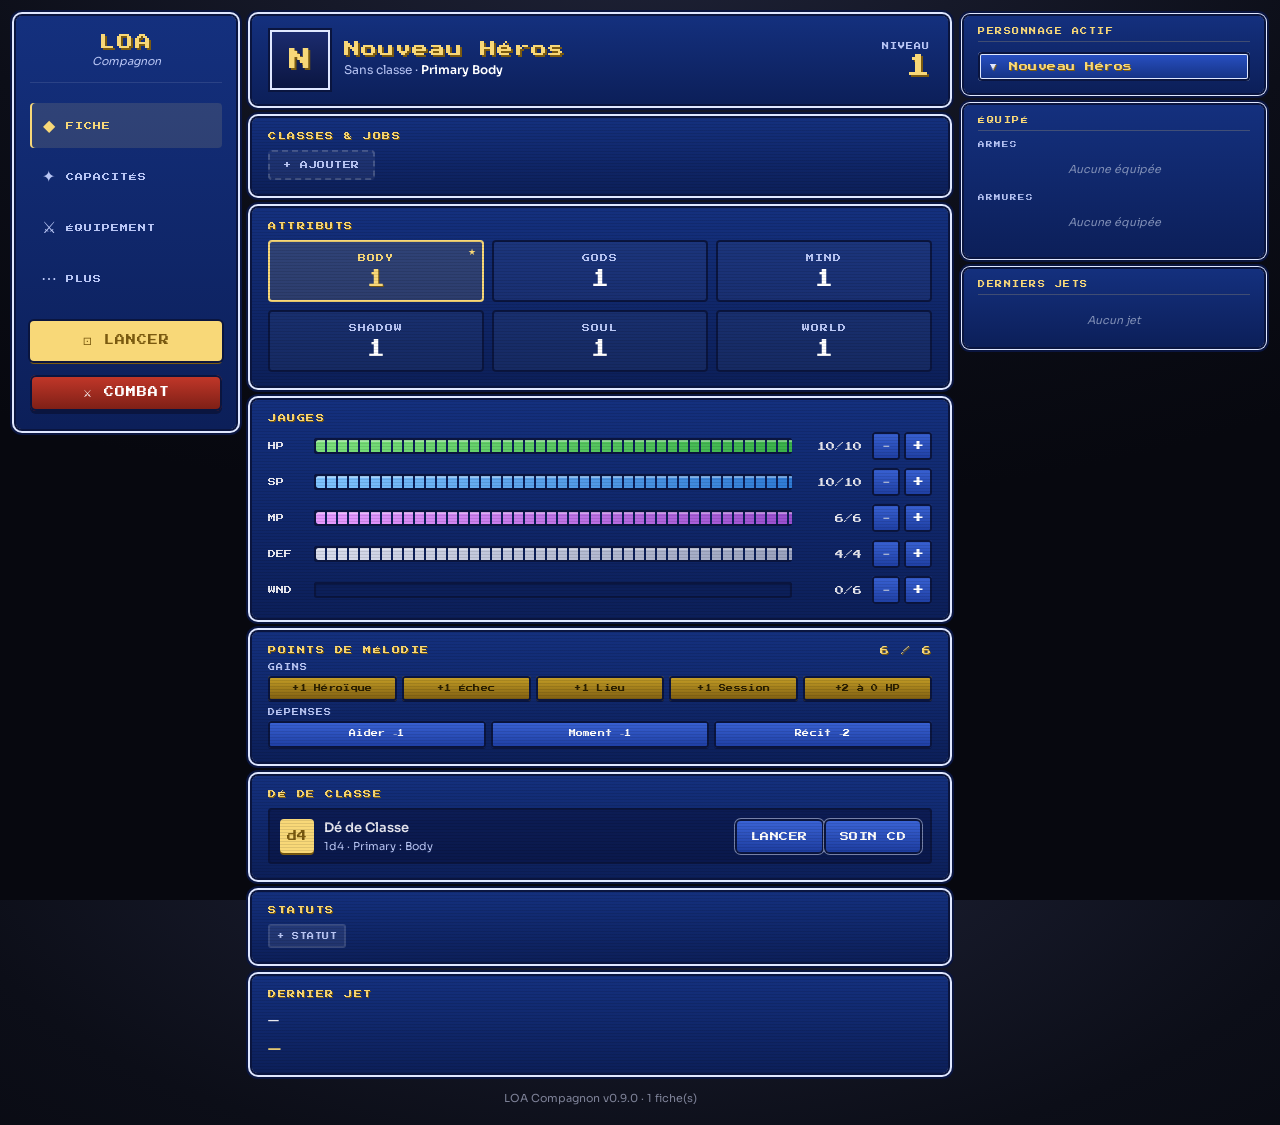
==== index.html @ 79893bf7 "0.9" ====
<!doctype html>
<html lang="fr">
<head>
  <meta charset="utf-8">
  <meta name="viewport" content="width=device-width, initial-scale=1, viewport-fit=cover">
  <meta name="theme-color" content="#14307e">
  <link rel="manifest" href="manifest.json">
  <link rel="icon" type="image/svg+xml" href="icon.svg">
  <link rel="apple-touch-icon" href="icon.svg">
  <link rel="stylesheet" href="style.css">
  <title>LOA Compagnon</title>
</head>
<body class="opt-cursor opt-open opt-counter opt-lowhp opt-overdrive opt-floaters opt-corners opt-scan">

  <div class="app">

    <!-- =========== LEFT NAV (desktop) =========== -->
    <nav class="left-nav">
      <div class="brand">
        <div class="brand-title">LOA</div>
        <div class="brand-sub">Compagnon</div>
      </div>
      <button class="nav-item active" data-page="fiche">
        <span class="nav-icon">◆</span><span>FICHE</span>
      </button>
      <button class="nav-item" data-page="capacites">
        <span class="nav-icon">✦</span><span>CAPACITÉS</span>
      </button>
      <button class="nav-item" data-page="equipement">
        <span class="nav-icon">⚔</span><span>ÉQUIPEMENT</span>
      </button>
      <button class="nav-item" data-page="plus">
        <span class="nav-icon">⋯</span><span>PLUS</span>
      </button>
      <button class="big-launch" onclick="openRoller()">⚀ LANCER</button>
      <button class="big-combat" onclick="toggleCombatMode()">⚔ COMBAT</button>
    </nav>

    <!-- =========== MAIN AREA =========== -->
    <main class="main-area">

      <!-- Header (toujours visible) -->
      <header class="hero-header" id="heroHeader">
        <div class="portrait"><span class="initial" id="initial">?</span></div>
        <div class="hero-info">
          <div class="hero-name" id="heroName">—<span class="od-tag">OVERDRIVE</span></div>
          <div class="hero-meta" id="heroMeta">—</div>
        </div>
        <div class="hero-level">
          <span class="lbl">NIVEAU</span>
          <span class="lvl" id="heroLevel">1</span>
        </div>
        <button class="limit-break-btn" id="limitBreakBtn" onclick="openLimitBreak()" style="display:none">★ LIMIT BREAK</button>
      </header>

      <!-- ====== PAGE FICHE ====== -->
      <div class="page active" id="page-fiche">

        <div class="panel">
          <div class="section-h">CLASSES &amp; JOBS</div>
          <div class="class-strip" id="classStrip"></div>
        </div>

        <div class="panel">
          <div class="section-h">ATTRIBUTS</div>
          <div class="stats-row" id="statsRow"></div>
        </div>

        <div class="panel">
          <div class="section-h">JAUGES</div>
          <div class="gauges">
            <div class="gauge"><span class="lbl">HP</span>
              <div class="bar hp" id="hpbar"><div class="fill" id="hpfill"></div></div>
              <span class="val" id="hpval">0/0</span>
              <span class="adj"><button onclick="adjust('hp',-1)">−</button><button onclick="adjust('hp',1)">+</button></span>
            </div>
            <div class="gauge"><span class="lbl">SP</span>
              <div class="bar sp"><div class="fill" id="spfill"></div></div>
              <span class="val" id="spval">0/0</span>
              <span class="adj"><button onclick="adjust('sp',-1)">−</button><button onclick="adjust('sp',1)">+</button></span>
            </div>
            <div class="gauge"><span class="lbl">MP</span>
              <div class="bar mp"><div class="fill" id="mpfill"></div></div>
              <span class="val" id="mpval">0/0</span>
              <span class="adj"><button onclick="adjust('mp',-1)">−</button><button onclick="adjust('mp',1)">+</button></span>
            </div>
            <div class="gauge"><span class="lbl">DEF</span>
              <div class="bar def"><div class="fill" id="deffill"></div></div>
              <span class="val" id="defval">0/0</span>
              <span class="adj"><button onclick="adjust('def',-1)">−</button><button onclick="adjust('def',1)">+</button></span>
            </div>
            <div class="gauge"><span class="lbl">WND</span>
              <div class="bar wound"><div class="fill" id="woundfill"></div></div>
              <span class="val" id="woundval">0/6</span>
              <span class="adj"><button onclick="adjust('wounds',-1)">−</button><button onclick="adjust('wounds',1)">+</button></span>
            </div>
          </div>
        </div>

        <div class="panel">
          <div class="section-h">POINTS DE MÉLODIE <span class="mp-count" id="mpCount">0 / 6</span></div>
          <div class="mp-sub">GAINS</div>
          <div class="mp-btn-row">
            <button class="mp-gain" onclick="gainMP(1,'héroïque')">+1 Héroïque</button>
            <button class="mp-gain" onclick="gainMP(1,'Échec')">+1 Échec</button>
            <button class="mp-gain" onclick="gainMP(1,'Landmark/Shrine/Dungeon')">+1 Lieu</button>
            <button class="mp-gain" onclick="gainMP(1,'début de session')">+1 Session</button>
            <button class="mp-gain" onclick="gainMP(2,'tombé à 0 HP')">+2 à 0 HP</button>
          </div>
          <div class="mp-sub">DÉPENSES</div>
          <div class="mp-btn-row">
            <button class="mp-spend" onclick="spendMP(1,'Aider un allié (Boon ou +1d6)')">Aider −1</button>
            <button class="mp-spend" onclick="spendMP(1,'Utiliser ton Moment (Boon 2)')">Moment −1</button>
            <button class="mp-spend" onclick="spendMP(2,'Altérer le récit')">Récit −2</button>
          </div>
        </div>

        <div class="panel">
          <div class="section-h">DÉ DE CLASSE</div>
          <div class="cd-row">
            <div class="die" id="cddie">d4</div>
            <div class="cd-txt">Dé de Classe<small id="cdsub">—</small></div>
            <div class="cd-act">
              <button class="btn" onclick="rollClassDie()">LANCER</button>
              <button class="btn" onclick="useCDRecovery()" title="Soin hors-combat (1× entre repos)">SOIN CD</button>
            </div>
          </div>
        </div>

        <div class="panel">
          <div class="section-h">STATUTS</div>
          <div class="statuses" id="statuses"></div>
        </div>

        <div class="panel">
          <div class="section-h">DERNIER JET</div>
          <div class="log">
            <div class="roll" id="rolltray"><span class="q">—</span></div>
            <div class="res" id="rollres">—</div>
          </div>
        </div>
      </div>

      <!-- ====== PAGE CAPACITÉS ====== -->
      <div class="page" id="page-capacites">
        <div class="panel">
          <div class="inv-tabs" id="capaTabs"></div>
          <div class="item-list" id="capaList"></div>
        </div>
      </div>

      <!-- ====== PAGE ÉQUIPEMENT ====== -->
      <div class="page" id="page-equipement">
        <div class="panel">
          <div class="inv-tabs" id="equipTabs"></div>
          <div class="item-list" id="equipList"></div>
        </div>
      </div>

      <!-- ====== PAGE PLUS ====== -->
      <div class="page" id="page-plus">
        <div class="panel">
          <div class="section-h">ACTIONS DE JEU</div>
          <div class="action-grid">
            <button onclick="shortRest()">🌙 REPOS COURT</button>
            <button onclick="downtime()">☀ DOWNTIME</button>
            <button onclick="levelUp()">⬆ NIVEAU +</button>
          </div>
        </div>
        <div class="panel">
          <div class="section-h">FICHE</div>
          <div class="action-grid">
            <button onclick="openEdit()">✎ ÉDITER</button>
            <button onclick="document.getElementById('fileInput').click()">↓ IMPORTER</button>
            <button onclick="exportJson()">↑ EXPORTER</button>
            <button onclick="openModal('settingsModal')">⚙ RÉGLAGES</button>
          </div>
        </div>
        <div class="panel">
          <div class="section-h">SUIVI DE PARTIE</div>
          <div class="action-grid">
            <button onclick="switchPage('clocks')" style="grid-column:1/-1">⏱ HORLOGES</button>
          </div>
        </div>
        <div class="panel">
          <div class="section-h">GUILDE &amp; AIDE</div>
          <div class="action-grid">
            <button onclick="switchPage('base')">🏰 BASE DE GUILDE</button>
            <button onclick="switchPage('aide')">📖 AIDE / RÈGLES</button>
          </div>
        </div>
        <div class="panel">
          <div class="section-h">ROLEPLAY</div>
          <label class="rp-label">Apparence</label>
          <textarea class="rp-area" id="rpApparence" placeholder="Comment ressemble ton personnage…"></textarea>
          <label class="rp-label">Histoire</label>
          <textarea class="rp-area" id="rpHistoire" placeholder="D'où vient-il, ce qu'il a vécu…"></textarea>
          <label class="rp-label">Liens</label>
          <textarea class="rp-area" id="rpLiens" placeholder="Famille, amitiés, ennemis, factions…"></textarea>
          <label class="rp-label">Notes</label>
          <textarea class="rp-area" id="rpNotes" placeholder="Idées, objectifs en cours, infos diverses…"></textarea>
        </div>
        <input type="file" id="fileInput" accept="application/json" hidden>
      </div>

      <!-- ====== PAGE HORLOGES (Clocks) ====== -->
      <div class="page" id="page-clocks">
        <button class="subpage-back" onclick="switchPage('plus')">‹ RETOUR</button>
        <div class="panel">
          <div class="section-h">HORLOGES <span class="clk-count" id="clkCount"></span></div>
          <div class="clk-intro">Compteurs à segments pour suivre voyages, menaces, quêtes, profondeurs… <b>Progrès</b> : +1 sur un succès mitigé, +2 sur un succès complet. <b>Menace</b> : +1 sur un échec. Touche un segment pour remplir directement.</div>
          <div id="clocksList"></div>
          <button class="clk-add-btn" onclick="openClockModal()">+ NOUVELLE HORLOGE</button>
        </div>
      </div>

      <div class="foot" id="foot">LOA Compagnon</div>
    </main>

    <!-- =========== RIGHT SIDEBAR (desktop) =========== -->
    <aside class="right-sidebar">
      <div class="sb-section">
        <div class="sb-title">PERSONNAGE ACTIF</div>
        <button class="fiche-btn" id="ficheBtn"><span id="ficheBtnLabel">—</span></button>
      </div>

      <div class="sb-section">
        <div class="sb-title">ÉQUIPÉ</div>
        <div class="sb-subtitle">ARMES</div>
        <div id="sbWeapons"></div>
        <div class="sb-subtitle">ARMURES</div>
        <div id="sbArmors"></div>
        <div class="sb-total" id="sbTotal"></div>
      </div>

      <div class="sb-section">
        <div class="sb-title">DERNIERS JETS</div>
        <div id="sbRolls"></div>
      </div>
    </aside>
  </div>

  <!-- =========== BOTTOM NAV (mobile) =========== -->
  <nav class="bottom-nav">
    <div class="row">
      <button class="bn-item active" data-page="fiche">
        <span class="bn-icon">◆</span>
        <span>FICHE</span>
      </button>
      <button class="bn-item" data-page="capacites">
        <span class="bn-icon">✦</span>
        <span>CAPA</span>
      </button>
      <button class="bn-item" data-page="equipement">
        <span class="bn-icon">⚔</span>
        <span>ÉQUIP</span>
      </button>
      <button class="bn-item" data-page="plus">
        <span class="bn-icon">⋯</span>
        <span>PLUS</span>
      </button>
    </div>
  </nav>
  <button class="fab-combat" onclick="toggleCombatMode()" title="Mode combat">⚔</button>
  <button class="fab-launch" onclick="openRoller()" title="Lancer un jet">⚀</button>

  <!-- =========== MODALS =========== -->

  <!-- Modal d'animation des dés -->
  <div class="overlay" id="rollModal">
    <div class="roll-box">
      <div class="roll-title" id="rmTitle">JET DE DÉS</div>
      <div class="roll-q" id="rmQ">—</div>
      <div class="roll-sub" id="rmSub">—</div>
      <div class="roll-tray" id="rmTray"></div>
      <div class="roll-res-big" id="rmRes">—</div>
      <button class="roll-reroll" id="rmReroll" onclick="rerollCheck()" style="display:none">↺ RELANCER (−2 MP)</button>
      <div class="roll-ok" id="rmOk" onclick="closeRollModal()">VALIDER</div>
    </div>
  </div>

  <!-- Modal LANCER (onglets CHECK / DÉS LIBRES) -->
  <div class="overlay" id="rollerModal">
    <div class="modal-box">
      <h3>NOUVEAU JET</h3>
      <div class="roll-tabs">
        <button class="roll-tab active" data-tab="check" onclick="switchTab('check')">CHECK</button>
        <button class="roll-tab" data-tab="free" onclick="switchTab('free')">DÉS LIBRES</button>
      </div>

      <div class="tab-content active" id="tab-check">
        <div class="pool-head">
          <span class="pool-label">POOL · 1 OU 2 ATTRIBUTS</span>
          <span class="pool-counter" id="poolCounter">0D6</span>
        </div>
        <div class="attr-grid" id="rollerAttrs"></div>
        <div class="pool-hint" id="poolHint">Sélectionne 1 ou 2 attributs</div>
        <div class="row">
          <div>
            <label>Boons</label>
            <input type="number" id="rollBoons" value="0" min="0" max="5">
          </div>
          <div>
            <label>Banes</label>
            <input type="number" id="rollBanes" value="0" min="0" max="5">
          </div>
        </div>
        <button class="mp-inline-btn" id="boonMpBtn" onclick="addBoonViaMP()">+ Boon (−1 MP)</button>
        <div class="actions-row">
          <button class="btn" onclick="closeModal('rollerModal')">FERMER</button>
          <button class="btn" id="rollerLaunchBtn" onclick="runCheck()">LANCER</button>
        </div>
      </div>

      <div class="tab-content" id="tab-free">
        <div class="free-mult">
          <button onclick="changeMult(-1)">−</button>
          <span id="freeMultLabel">×1</span>
          <button onclick="changeMult(1)">+</button>
          <span class="ftxt">DÉS</span>
        </div>
        <div class="free-dice-grid">
          <button class="die-btn" onclick="rollFreeDie(4)">d4</button>
          <button class="die-btn" onclick="rollFreeDie(6)">d6</button>
          <button class="die-btn" onclick="rollFreeDie(8)">d8</button>
          <button class="die-btn" onclick="rollFreeDie(10)">d10</button>
          <button class="die-btn" onclick="rollFreeDie(12)">d12</button>
          <button class="die-btn" onclick="rollFreeDie(20)">d20</button>
          <button class="die-btn" onclick="rollFreeDie(100)">d100</button>
        </div>
        <div class="actions-row">
          <button class="btn" onclick="closeModal('rollerModal')">FERMER</button>
        </div>
      </div>
    </div>
  </div>

  <!-- Modal sélection / gestion des fiches -->
  <div class="overlay" id="fichesModal">
    <div class="modal-box">
      <h3>FICHES</h3>
      <div class="fiches-list" id="fichesList"></div>
      <div class="actions-row">
        <button class="btn" onclick="closeModal('fichesModal')">FERMER</button>
        <button class="btn" onclick="closeModal('fichesModal');openModal('newFicheModal');document.getElementById('newFicheName').value='';document.getElementById('newFicheName').focus();">+ NOUVELLE</button>
      </div>
    </div>
  </div>

  <!-- Modal édition fiche -->
  <div class="overlay" id="editModal">
    <div class="modal-box">
      <h3>ÉDITER LA FICHE</h3>
      <label>Nom</label>
      <input type="text" id="edNom">
      <label>Kin</label>
      <input type="text" id="edKin" placeholder="Human, Elf, Drakari, Croakin…">
      <div class="rp-hint">Les classes &amp; jobs se gèrent via les chips en haut de la page FICHE.</div>
      <label>Attribut Primary</label>
      <select id="edPrimary">
        <option>Body</option><option>Gods</option><option>Mind</option>
        <option>Shadow</option><option>Soul</option><option>World</option>
      </select>
      <label>Attributs (Body / Gods / Mind / Shadow / Soul / World)</label>
      <div class="row">
        <input type="number" id="edBody"   min="0" placeholder="Body">
        <input type="number" id="edGods"   min="0" placeholder="Gods">
        <input type="number" id="edMind"   min="0" placeholder="Mind">
      </div>
      <div class="row" style="margin-top:6px">
        <input type="number" id="edShadow" min="0" placeholder="Shadow">
        <input type="number" id="edSoul"   min="0" placeholder="Soul">
        <input type="number" id="edWorld"  min="0" placeholder="World">
      </div>
      <label>HP / SP / MP / DEF (max)</label>
      <div class="row">
        <input type="number" id="edHPMax"  min="0" placeholder="HP">
        <input type="number" id="edSPMax"  min="0" placeholder="SP">
        <input type="number" id="edMPMax"  min="0" placeholder="MP" value="6">
        <input type="number" id="edDEFMax" min="0" placeholder="DEF">
      </div>
      <div class="actions-row">
        <button class="btn danger" onclick="deleteFiche()">SUPPRIMER</button>
        <button class="btn" onclick="closeModal('editModal')">ANNULER</button>
        <button class="btn" onclick="saveEdit()">ENREGISTRER</button>
      </div>
    </div>
  </div>

  <!-- Modal ajout statut -->
  <div class="overlay" id="statusModal">
    <div class="modal-box">
      <h3>AJOUTER UN STATUT</h3>
      <label>Statut</label>
      <select id="stSelect"></select>
      <label>Valeur (optionnelle, ex. 1d4 pour Burning)</label>
      <input type="text" id="stValue" placeholder="—">
      <div class="actions-row">
        <button class="btn" onclick="closeModal('statusModal')">ANNULER</button>
        <button class="btn" onclick="addStatus()">AJOUTER</button>
      </div>
    </div>
  </div>

  <!-- Modal HORLOGE (Clock) -->
  <div class="overlay" id="clockModal">
    <div class="modal-box">
      <h3 id="clockModalTitle">NOUVELLE HORLOGE</h3>
      <label>Nom</label>
      <input type="text" id="clkName" placeholder="Traversée des Cendres, Garde alertée…">
      <label>Type</label>
      <select id="clkType" onchange="clockTypeChanged()"></select>
      <div class="clk-type-hint" id="clkTypeHint">—</div>
      <div class="row">
        <div>
          <label>Segments</label>
          <select id="clkSize">
            <option>4</option><option>6</option><option>8</option><option>10</option><option>12</option>
          </select>
        </div>
        <div>
          <label>Nature</label>
          <select id="clkKind">
            <option value="progress">Progrès</option>
            <option value="threat">Menace</option>
          </select>
        </div>
      </div>
      <div class="actions-row">
        <button class="btn danger" id="clkDeleteBtn" onclick="deleteClockFromModal()" style="display:none">SUPPRIMER</button>
        <button class="btn" onclick="closeModal('clockModal')">ANNULER</button>
        <button class="btn" onclick="saveClock()">ENREGISTRER</button>
      </div>
    </div>
  </div>

  <!-- Modal niveau supérieur -->
  <div class="overlay" id="lvlOverlay" onclick="this.classList.remove('show')">
    <div class="modal-box" onclick="event.stopPropagation()">
      <h3>NIVEAU SUPÉRIEUR&nbsp;!</h3>
      <div id="lvlGains"></div>
      <div class="actions-row">
        <button class="btn" onclick="closeModal('lvlOverlay')">PLUS TARD</button>
        <button class="btn" onclick="applyLevelUp()">APPLIQUER</button>
      </div>
    </div>
  </div>

  <!-- Modal réglages -->
  <div class="overlay" id="settingsModal">
    <div class="modal-box">
      <h3>RÉGLAGES</h3>
      <div id="optsList"></div>
      <div class="actions-row">
        <button class="btn" onclick="closeModal('settingsModal')">FERMER</button>
      </div>
    </div>
  </div>

  <!-- Modal nouvelle fiche -->
  <div class="overlay" id="newFicheModal">
    <div class="modal-box">
      <h3>NOUVELLE FICHE</h3>
      <label>Nom du personnage</label>
      <input type="text" id="newFicheName" placeholder="Risa, Sushi, Kael…">
      <div class="actions-row">
        <button class="btn" onclick="closeModal('newFicheModal')">ANNULER</button>
        <button class="btn" onclick="createFiche()">CRÉER</button>
      </div>
    </div>
  </div>

  <!-- Modal édition d'item -->
  <div class="overlay" id="itemModal">
    <div class="modal-box">
      <h3 id="itemModalTitle">NOUVEAU</h3>

      <div class="item-action-bar" id="itemActionBar" style="display:none"></div>

      <label>Titre</label>
      <input type="text" id="itemTitle">

      <label>Description</label>
      <textarea id="itemDesc"></textarea>

      <label>Couleur</label>
      <div class="color-picker" id="colorPicker"></div>

      <div id="itemSortFields" style="display:none">
        <label>Aspect</label>
        <input type="text" id="itemAspect" placeholder="Pyromancy, Necromancy, Verum…">
        <div class="row">
          <div>
            <label>Coût SP</label>
            <input type="number" id="itemSP" value="0" min="0">
          </div>
          <div>
            <label>Coût AP</label>
            <input type="number" id="itemAP" value="0" min="0">
          </div>
        </div>
      </div>

      <div id="itemMelodyFields" style="display:none">
        <label>Coût MP</label>
        <input type="number" id="itemMP" value="3" min="0">
      </div>

      <div id="itemWeaponFields" style="display:none">
        <div class="row">
          <div>
            <label>Type</label>
            <select id="itemWType">
              <option>Blade</option>
              <option>Breaker</option>
              <option>Lance</option>
              <option>Bow</option>
            </select>
          </div>
          <div>
            <label>Mains</label>
            <select id="itemWHands">
              <option value="1">1 main</option>
              <option value="2">2 mains</option>
            </select>
          </div>
        </div>
        <div class="row">
          <div>
            <label>Portée</label>
            <select id="itemWRange">
              <option>Near</option>
              <option>Close</option>
              <option>Far</option>
              <option>Very Far</option>
            </select>
          </div>
          <div>
            <label>Counter</label>
            <input type="number" id="itemWCounter" value="0" min="0">
          </div>
        </div>
        <label>Formule de Base (utilisée pour les attaques)</label>
        <div class="row">
          <div>
            <label style="font-size:7px;margin-top:0">Nb dés</label>
            <input type="number" id="itemWBaseCount" value="1" min="1" max="10">
          </div>
          <div>
            <label style="font-size:7px;margin-top:0">Taille</label>
            <select id="itemWBaseSize">
              <option value="4">d4</option>
              <option value="6">d6</option>
              <option value="8" selected>d8</option>
              <option value="10">d10</option>
              <option value="12">d12</option>
              <option value="20">d20</option>
            </select>
          </div>
          <div>
            <label style="font-size:7px;margin-top:0">Bonus plat</label>
            <input type="number" id="itemWFlat" value="0" min="0">
          </div>
        </div>
        <div class="row">
          <div>
            <label>+ Primary ?</label>
            <select id="itemWAddPrimary">
              <option value="1" selected>Oui</option>
              <option value="0">Non</option>
            </select>
          </div>
          <div>
            <label>Type de dégâts</label>
            <select id="itemWDmgType">
              <option>Physical</option>
              <option>Cold</option>
              <option>Fire</option>
              <option>Light</option>
              <option>Psychic</option>
              <option>Void</option>
              <option>Thunder</option>
              <option>Wild</option>
            </select>
          </div>
        </div>
        <label>Dégâts (texte affiché)</label>
        <input type="text" id="itemWDamage" placeholder="1d8 + Primary Fire">
        <label>Propriétés</label>
        <textarea id="itemWProperties" placeholder="On hit, Burning. Ignores Resistances…"></textarea>
      </div>

      <div id="itemArmorFields" style="display:none">
        <div class="row">
          <div>
            <label>Catégorie</label>
            <select id="itemAcat">
              <option>Light</option>
              <option>Medium</option>
              <option>Heavy</option>
              <option>Shield</option>
            </select>
          </div>
          <div>
            <label>DEF</label>
            <input type="number" id="itemADef" value="0" min="0">
          </div>
          <div>
            <label>Min Body</label>
            <input type="number" id="itemAMinBody" value="0" min="0">
          </div>
        </div>
        <label>Propriétés</label>
        <textarea id="itemAProperties" placeholder="Resistance to Fire…"></textarea>
      </div>

      <div id="itemToolFields" style="display:none">
        <div class="row">
          <div>
            <label>Quantité</label>
            <input type="number" id="itemToolQty" value="1" min="0">
          </div>
          <div>
            <label>Draviks</label>
            <input type="number" id="itemToolDraviks" value="0" min="0">
          </div>
        </div>
        <label>Attribut (bonus optionnel)</label>
        <input type="text" id="itemToolAttribute" placeholder="—">
      </div>

      <div class="actions-row">
        <button class="btn danger" id="itemDeleteBtn" onclick="deleteItem()">SUPPRIMER</button>
        <button class="btn" onclick="closeModal('itemModal')">ANNULER</button>
        <button class="btn" onclick="saveItem()">ENREGISTRER</button>
      </div>
    </div>
  </div>

  <!-- Modal ATTAQUE -->
  <div class="overlay" id="attackModal">
    <div class="modal-box">
      <h3 id="atkTitle">ATTAQUER</h3>
      <div class="atk-weapon-info" id="atkWeaponInfo">—</div>

      <label>Type d'arme adverse</label>
      <div class="atk-opp-type" id="atkOppTypes">
        <button type="button" class="opp-type-btn active" data-type="">Aucune</button>
        <button type="button" class="opp-type-btn" data-type="Blade">Blade</button>
        <button type="button" class="opp-type-btn" data-type="Breaker">Breaker</button>
        <button type="button" class="opp-type-btn" data-type="Lance">Lance</button>
        <button type="button" class="opp-type-btn" data-type="Bow">Bow</button>
      </div>

      <div class="atk-triangle equal" id="atkTriangle">—</div>

      <div class="row">
        <div>
          <label>DEF adverse</label>
          <input type="number" id="atkDef" value="0" min="0">
        </div>
        <div>
          <label>Affinity</label>
          <select id="atkAffinity">
            <option value="normal">Normal</option>
            <option value="weak">Weak (×2 dégâts)</option>
            <option value="resist">Resist (½ dégâts)</option>
            <option value="immune">Immune (0 dégâts)</option>
          </select>
        </div>
      </div>

      <div class="actions-row">
        <button class="btn" onclick="closeModal('attackModal')">ANNULER</button>
        <button class="btn" onclick="executeAttack()">⚔ ATTAQUER</button>
      </div>
    </div>
  </div>

  <!-- Modal LIMIT BREAK -->
  <div class="overlay" id="limitBreakModal">
    <div class="modal-box">
      <h3>★ LIMIT BREAK</h3>
      <div class="lb-info" id="lbInfo">
        Effet doublé si tu es en Overdrive (HP &lt; 50 % et LB non utilisé).
        Restauré au Repos court.
      </div>
      <label>Description (optionnel)</label>
      <textarea id="lbDesc" placeholder="Décris ton coup spécial…"></textarea>
      <div class="actions-row">
        <button class="btn" onclick="closeModal('limitBreakModal')">ANNULER</button>
        <button class="btn" onclick="confirmLimitBreak()">★ DÉCLENCHER</button>
      </div>
    </div>
  </div>

  <!-- Modal Classe / Job -->
  <div class="overlay" id="classModal">
    <div class="modal-box">
      <h3 id="classModalTitle">NOUVELLE CLASSE</h3>

      <label>Nom</label>
      <input type="text" id="classNom" placeholder="Mage, Healer, Warrior, Bombardier…">

      <label>Niveau</label>
      <input type="number" id="classNiveau" min="1" max="20" value="1">

      <label>Type</label>
      <div class="class-type-row">
        <button type="button" class="class-type-btn active" data-type="major" onclick="setClassType('major')">★ MAJOR CLASS</button>
        <button type="button" class="class-type-btn" data-type="minor" onclick="setClassType('minor')">MINOR CLASS</button>
        <button type="button" class="class-type-btn" data-type="job" onclick="setClassType('job')">⚙ JOB</button>
      </div>

      <label>Couleur</label>
      <div class="color-picker" id="classColorPicker"></div>

      <div class="actions-row">
        <button class="btn danger" id="classDeleteBtn" onclick="deleteClassOrJob()">SUPPRIMER</button>
        <button class="btn" onclick="closeModal('classModal')">ANNULER</button>
        <button class="btn" onclick="saveClassOrJob()">ENREGISTRER</button>
      </div>
    </div>
  </div>

  <!-- =========== MODE COMBAT (HUD flottant en haut) =========== -->
  <div class="combat-hud" id="combatHud">
    <div class="chud-bar">
      <button class="chud-deactivate" onclick="toggleCombatMode()">⚔ MODE COMBAT ACTIF · DÉSACTIVER</button>
      <button class="chud-collapse" id="chudCollapseBtn" onclick="toggleCombatCollapse()" title="Replier / déplier">▾</button>
    </div>
    <div class="chud-inner" id="chudBody">
      <div class="chud-steps" id="cmVitals"></div>
      <div class="chud-dmg">
        <input type="number" id="cmDmgAmount" placeholder="dégâts / soin" min="0" inputmode="numeric">
        <button class="cm-dmg"  onclick="cmApplyDamage()">⚔ DÉGÂTS</button>
        <button class="cm-heal" onclick="cmApplyHeal()">✚ SOIN</button>
      </div>
      <div class="chud-actions" id="cmActions"></div>
      <div class="chud-statuses" id="cmStatuses"></div>
    </div>
  </div>

  <script src="app.js"></script>
</body>
</html>
---- style.css ----
/* ==========================================================================
   LOA COMPAGNON — Feuille de style v3
   Desktop : layout 3 colonnes (nav · main · sidebar)
   Mobile  : 1 colonne, bottom nav, FAB pour les dés
   ========================================================================== */

@import url('https://fonts.googleapis.com/css2?family=Press+Start+2P&family=Sora:wght@400;500;600;700&display=swap');

:root {
  --pixel: 'Press Start 2P', monospace;
  --body:  'Sora', sans-serif;

  --win-bg: linear-gradient(180deg, #2952c8 0%, #14307e 55%, #0c1f59 100%);
  --panel-bg: linear-gradient(180deg, #14307e 0%, #0c1f59 100%);
  --frame-light: #dfe7ff;
  --frame-dark:  #0a153f;
  --ink:        #ffffff;
  --ink-dim:    #b9c6f5;
  --ink-dimmer: #7e8db5;
  --accent:     #f8d878;
  --accent-shadow: #7a5a10;
  --bar-track:  #0c1f59;
  --inset: rgba(8, 18, 60, .55);

  --hp-fill:   linear-gradient(90deg, #7be07b, #39b24a);
  --sp-fill:   linear-gradient(90deg, #7fc4ff, #2f7bd6);
  --mp-fill:   linear-gradient(90deg, #e79bff, #9a4fd0);
  --def-fill:  linear-gradient(90deg, #d8dcec, #9aa2bf);
  --wound-fill:linear-gradient(90deg, #ff8a6a, #c4382a);
}

* { box-sizing: border-box; margin: 0; padding: 0; }
html, body { height: 100%; }
body {
  font-family: var(--body);
  color: #e8e8f0;
  background: radial-gradient(1200px 600px at 50% -10%, #20243a 0%, #0c0e18 60%, #07080f 100%);
  -webkit-font-smoothing: antialiased;
  min-height: 100vh;
}

/* ==========================================================================
   App container (3 colonnes desktop, 1 colonne mobile)
   ========================================================================== */
.app {
  max-width: 1400px;
  margin: 0 auto;
  display: grid;
  grid-template-columns: 220px 1fr 300px;
  gap: 16px;
  padding: 16px;
}

/* ==========================================================================
   Navigation gauche (desktop)
   ========================================================================== */
.left-nav {
  position: sticky;
  top: 16px;
  align-self: start;
  display: flex;
  flex-direction: column;
  gap: 6px;
  padding: 18px 14px;
  border-radius: 6px;
  background: var(--panel-bg);
  box-shadow:
    0 0 0 2px var(--frame-dark),
    0 0 0 4px var(--frame-light),
    0 0 0 6px var(--frame-dark);
}
.brand {
  margin-bottom: 14px;
  padding-bottom: 14px;
  border-bottom: 1px solid rgba(255,255,255,.1);
  text-align: center;
}
.brand-title {
  font-family: var(--pixel);
  font-size: 16px;
  color: var(--accent);
  text-shadow: 2px 2px 0 var(--accent-shadow);
  letter-spacing: 2px;
}
.brand-sub {
  font-family: var(--body);
  font-size: 11px;
  color: var(--ink-dim);
  font-style: italic;
  margin-top: 4px;
}
.nav-item {
  display: flex;
  align-items: center;
  gap: 8px;
  padding: 12px 10px;
  font-family: var(--pixel);
  font-size: 8px;
  color: var(--ink-dim);
  background: transparent;
  border: none;
  border-radius: 4px;
  cursor: pointer;
  letter-spacing: 1px;
  text-align: left;
  transition: background .12s, color .12s;
  width: 100%;
}
.nav-item:hover { background: rgba(255,255,255,.05); color: #fff; }
.nav-item.active {
  background: rgba(248,216,120,.12);
  color: var(--accent);
  box-shadow: inset 2px 0 0 var(--accent);
}
.nav-item .nav-icon {
  font-family: var(--body);
  font-size: 16px;
  width: 18px;
  text-align: center;
}
.big-launch {
  margin-top: 14px;
  padding: 14px;
  font-family: var(--pixel);
  font-size: 10px;
  color: var(--accent-shadow);
  background: var(--accent);
  border: none;
  border-radius: 4px;
  cursor: pointer;
  letter-spacing: 1px;
  box-shadow:
    0 0 0 2px var(--frame-dark),
    0 3px 0 var(--accent-shadow);
  transition: transform .06s;
}
.big-launch:active { transform: translateY(2px); box-shadow: 0 0 0 2px var(--frame-dark); }

/* ==========================================================================
   Header global (au-dessus du contenu principal)
   ========================================================================== */
.hero-header {
  display: grid;
  grid-template-columns: auto 1fr auto;
  align-items: center;
  gap: 14px;
  padding: 14px 18px;
  margin-bottom: 14px;
  border-radius: 6px;
  background: var(--panel-bg);
  box-shadow:
    0 0 0 2px var(--frame-dark),
    0 0 0 4px var(--frame-light),
    0 0 0 6px var(--frame-dark);
  position: relative;
  overflow: hidden;
}
.hero-header.dying { filter: grayscale(.85) brightness(.8); }
.hero-header.overdrive::before {
  content: "";
  position: absolute;
  inset: 0;
  background: radial-gradient(circle at 50% 100%, rgba(248,140,80,.18), transparent 70%);
  pointer-events: none;
  animation: odBg 1.6s ease-in-out infinite;
}
@keyframes odBg { 50% { opacity: .5; } }
.portrait {
  width: 60px; height: 60px;
  padding: 3px;
  background: linear-gradient(180deg, #1c2c70, #0a153f);
  box-shadow: inset 0 0 0 2px var(--frame-light), 0 0 0 2px var(--frame-dark);
  display: grid;
  place-items: center;
  flex-shrink: 0;
}
.portrait .initial {
  font-family: var(--pixel);
  font-size: 22px;
  color: var(--accent);
  text-shadow: 2px 2px 0 var(--accent-shadow);
}
.hero-info { min-width: 0; }
.hero-name {
  font-family: var(--pixel);
  font-size: 16px;
  color: var(--accent);
  text-shadow: 2px 2px 0 var(--accent-shadow);
  white-space: nowrap;
  overflow: hidden;
  text-overflow: ellipsis;
  letter-spacing: 1px;
}
.hero-header.overdrive .hero-name { animation: odPulse 1s ease-in-out infinite; }
@keyframes odPulse {
  0%, 100% { text-shadow: 2px 2px 0 var(--accent-shadow); }
  50% { text-shadow: 0 0 12px var(--accent), 2px 2px 0 var(--accent-shadow); }
}
.hero-meta {
  font-size: 12px;
  color: var(--ink-dim);
  margin-top: 4px;
  line-height: 1.5;
}
.hero-meta b { color: var(--ink); font-weight: 600; }
.hero-level {
  text-align: right;
  flex-shrink: 0;
}
.hero-level .lbl {
  display: block;
  font-family: var(--pixel);
  font-size: 7px;
  color: var(--ink-dim);
  letter-spacing: 1px;
}
.hero-level .lvl {
  display: block;
  font-family: var(--pixel);
  font-size: 24px;
  color: var(--accent);
  text-shadow: 2px 2px 0 var(--accent-shadow);
  margin-top: 4px;
}
.od-tag {
  display: none;
  font-family: var(--pixel);
  font-size: 7px;
  color: #ffe7a0;
  background: #a8631d;
  padding: 4px 6px;
  border-radius: 3px;
  box-shadow: inset 0 0 0 2px rgba(0,0,0,.3);
  margin-left: 8px;
  vertical-align: middle;
}
.hero-header.overdrive .od-tag { display: inline-block; animation: odTag .8s steps(2) infinite; }
@keyframes odTag { 50% { filter: brightness(1.4); } }

/* ==========================================================================
   Pages dans la zone principale
   ========================================================================== */
.main-area { min-width: 0; }
.page { display: none; }
.page.active { display: block; animation: fadeIn .15s; }
@keyframes fadeIn { from { opacity: 0; transform: translateY(6px); } }

.section-h {
  font-family: var(--pixel);
  font-size: 8px;
  color: var(--accent);
  text-shadow: 1px 1px 0 var(--accent-shadow);
  letter-spacing: 1.5px;
  margin: 16px 0 10px;
}
.section-h:first-child { margin-top: 0; }

/* Panel : container générique pour les sections de page */
.panel {
  padding: 14px 16px;
  margin-bottom: 14px;
  border-radius: 6px;
  background: var(--panel-bg);
  box-shadow:
    0 0 0 2px var(--frame-dark),
    0 0 0 4px var(--frame-light),
    0 0 0 6px var(--frame-dark);
  position: relative;
  overflow: hidden;
}
.panel::after {
  content: "";
  position: absolute;
  inset: 0;
  pointer-events: none;
  opacity: 0;
  transition: opacity .3s;
  background: repeating-linear-gradient(0deg, rgba(0,0,0,.10) 0 1px, transparent 1px 3px);
}
body.opt-scan .panel::after { opacity: 1; }

/* ==========================================================================
   Stats row (les 6 attributs)
   ========================================================================== */
.stats-row {
  display: grid;
  grid-template-columns: repeat(3, 1fr);
  gap: 8px;
}
.stat {
  position: relative;
  text-align: center;
  padding: 14px 6px;
  border-radius: 4px;
  cursor: pointer;
  background: rgba(255, 255, 255, .04);
  box-shadow: inset 0 0 0 2px var(--frame-dark);
  transition: background .15s, transform .08s;
}
.stat:hover { background: rgba(255, 255, 255, .12); transform: translateY(-1px); }
.stat:active { transform: translateY(0); }
.stat.primary {
  background: rgba(248, 216, 120, .12);
  box-shadow: inset 0 0 0 2px var(--accent);
}
.stat.primary::after {
  content: "★";
  position: absolute;
  top: 6px;
  right: 8px;
  font-size: 9px;
  color: var(--accent);
}
.stat-name {
  display: block;
  font-family: var(--pixel);
  font-size: 8px;
  color: var(--ink-dim);
  letter-spacing: 1px;
  margin-bottom: 8px;
}
.stat.primary .stat-name { color: var(--accent); }
.stat-val {
  display: block;
  font-family: var(--pixel);
  font-size: 18px;
  color: #fff;
}
.stat.primary .stat-val {
  color: var(--accent);
  text-shadow: 1px 1px 0 var(--accent-shadow);
}

/* ==========================================================================
   Jauges (HP, SP, MP, DEF, Wounds)
   ========================================================================== */
.gauges { display: flex; flex-direction: column; gap: 8px; }
.gauge { display: flex; align-items: center; gap: 8px; }
.gauge .lbl {
  font-family: var(--pixel);
  font-size: 8px;
  width: 38px;
  flex-shrink: 0;
}
.bar {
  position: relative;
  flex: 1;
  height: 16px;
  border-radius: 3px;
  background: var(--bar-track);
  box-shadow: inset 0 0 0 2px var(--frame-dark), inset 0 2px 3px rgba(0,0,0,.4);
  overflow: hidden;
}
.bar .fill {
  position: absolute;
  inset: 2px;
  border-radius: 2px;
  width: 70%;
  -webkit-mask-image: repeating-linear-gradient(90deg, #000 0 9px, transparent 9px 11px);
          mask-image: repeating-linear-gradient(90deg, #000 0 9px, transparent 9px 11px);
  box-shadow: inset 0 2px 0 rgba(255,255,255,.35);
  transition: width .45s cubic-bezier(.3,.8,.3,1);
}
.bar.hp    .fill { background: var(--hp-fill); }
.bar.sp    .fill { background: var(--sp-fill); }
.bar.mp    .fill { background: var(--mp-fill); }
.bar.def   .fill { background: var(--def-fill); }
.bar.wound .fill { background: var(--wound-fill); }
.bar.hp.low .fill {
  animation: lowblink .7s steps(2) infinite;
  background: linear-gradient(90deg, #ff8a6a, #e23a2a);
}
@keyframes lowblink { 50% { filter: brightness(1.5); } }
.gauge .val {
  font-family: var(--pixel);
  font-size: 9px;
  width: 62px;
  text-align: right;
  flex-shrink: 0;
}
.gauge .adj { display: inline-flex; gap: 4px; margin-left: 2px; }
.gauge .adj button {
  width: 28px;
  height: 28px;
  font-family: var(--pixel);
  font-size: 12px;
  color: #fff;
  background: linear-gradient(180deg, #3a63d6, #1d3da0);
  border: none;
  border-radius: 3px;
  cursor: pointer;
  box-shadow: inset 0 0 0 2px var(--frame-dark);
}
.gauge .adj button:active { transform: translateY(1px); }

/* ==========================================================================
   Dé de Classe
   ========================================================================== */
.cd-row {
  display: flex;
  align-items: center;
  gap: 10px;
  padding: 11px 12px;
  border-radius: 4px;
  background: var(--inset);
  box-shadow: inset 0 0 0 2px var(--frame-dark);
  flex-wrap: wrap;
}
.cd-row .die {
  width: 34px; height: 34px;
  display: grid; place-items: center;
  border-radius: 4px;
  background: var(--accent);
  color: var(--accent-shadow);
  font-family: var(--pixel);
  font-size: 10px;
  box-shadow: 0 2px 0 var(--accent-shadow);
}
.cd-row .die.pop { animation: diePop .25s; }
@keyframes diePop {
  0%   { transform: scale(1); }
  40%  { transform: scale(1.35) rotate(-8deg); }
  100% { transform: scale(1); }
}
.cd-row .cd-txt { font-size: 13px; font-weight: 600; min-width: 0; flex: 1; }
.cd-row .cd-txt small { display: block; color: var(--ink-dim); font-weight: 400; font-size: 11px; margin-top: 3px; }
.cd-row .cd-act { display: flex; gap: 4px; flex-shrink: 0; flex-wrap: wrap; }

/* ==========================================================================
   Statuts
   ========================================================================== */
.statuses {
  display: flex;
  flex-wrap: wrap;
  gap: 6px;
  min-height: 24px;
}
.chip {
  font-family: var(--pixel);
  font-size: 7px;
  padding: 6px 9px;
  border-radius: 3px;
  letter-spacing: .5px;
  box-shadow: inset 0 0 0 2px rgba(0,0,0,.35);
  cursor: pointer;
  display: inline-flex;
  align-items: center;
  gap: 5px;
  color: #fff;
}
.chip .x { opacity: .5; margin-left: 2px; }
.chip:hover .x { opacity: 1; }
.chip.add { background: rgba(255,255,255,.08); color: var(--ink-dim); box-shadow: inset 0 0 0 2px rgba(255,255,255,.1); }
.chip.add:hover { background: rgba(255,255,255,.15); color: #fff; }
.chip[data-c="red"]    { background: #e0533a; }
.chip[data-c="green"]  { background: #3fa34d; }
.chip[data-c="gray"]   { background: #5b6480; }
.chip[data-c="purple"] { background: #7a4ea0; }
.chip[data-c="blue"]   { background: #3f6f93; }
.chip[data-c="yellow"] { background: #c9a227; color: #2a1f00; }

/* ==========================================================================
   Log (dernier jet sur fiche)
   ========================================================================== */
.log .roll {
  display: flex;
  align-items: center;
  gap: 6px;
  flex-wrap: wrap;
  min-height: 22px;
  margin-bottom: 9px;
}
.log .roll .q { font-size: 12px; font-weight: 600; }
.face {
  width: 22px; height: 22px;
  display: grid; place-items: center;
  border-radius: 3px;
  font-family: var(--pixel);
  font-size: 9px;
  background: #1c2030;
  color: #cfd3ec;
  box-shadow: inset 0 0 0 1px rgba(255,255,255,.12);
}
.face.in { animation: faceDrop .55s cubic-bezier(.2, 1.4, .4, 1) both; }
@keyframes faceDrop {
  0%   { transform: translateY(-30px) scale(.4) rotate(-200deg); opacity: 0; }
  25%  { opacity: 1; }
  60%  { transform: translateY(2px) scale(1.08) rotate(25deg); }
  80%  { transform: translateY(-1px) scale(.96) rotate(-10deg); }
  100% { transform: none; opacity: 1; }
}
.face.hit {
  background: var(--accent);
  color: var(--accent-shadow);
  animation: hitFlash .65s;
}
@keyframes hitFlash {
  0%   { box-shadow: 0 0 0 0 #fff; transform: scale(.85); }
  25%  { transform: scale(1.18); }
  40%  { box-shadow: 0 0 14px 3px #fff; }
  100% { box-shadow: none; transform: none; }
}
.face.flip { animation: flip .6s; }
@keyframes flip {
  0%   { transform: rotateX(0); }
  50%  { transform: rotateX(90deg) scale(1.2); background: #3fa34d; }
  100% { transform: rotateX(0); }
}
.res {
  font-size: 14px;
  font-weight: 700;
  color: var(--accent);
  min-height: 20px;
}
.res span { color: var(--ink-dim); font-weight: 500; }

/* Chiffres flottants au-dessus du HP */
.floater {
  position: absolute;
  font-family: var(--pixel);
  font-size: 14px;
  pointer-events: none;
  z-index: 5;
  text-shadow: 1px 1px 0 #000;
  animation: floatUp 1s ease-out forwards;
}
.floater.dmg  { color: #fff; }
.floater.crit { color: var(--accent); font-size: 17px; }
.floater.heal { color: #8ef08a; }
@keyframes floatUp {
  0%   { transform: translateY(0); opacity: 0; }
  15%  { opacity: 1; }
  100% { transform: translateY(-42px); opacity: 0; }
}

/* ==========================================================================
   Inventaire & Apprentissages
   ========================================================================== */
.inv-tabs {
  display: flex;
  gap: 3px;
  margin-bottom: 12px;
  padding: 3px;
  border-radius: 4px;
  background: rgba(0,0,0,.3);
  box-shadow: inset 0 0 0 1px var(--frame-dark);
  overflow-x: auto;
  scrollbar-width: none;
}
.inv-tabs::-webkit-scrollbar { display: none; }
.inv-tab {
  flex: 1;
  min-width: 70px;
  padding: 10px 6px;
  font-family: var(--pixel);
  font-size: 8px;
  color: var(--ink-dim);
  background: transparent;
  border: none;
  border-radius: 3px;
  cursor: pointer;
  letter-spacing: .5px;
  white-space: nowrap;
  transition: all .12s;
}
.inv-tab:hover { color: #fff; background: rgba(255,255,255,.05); }
.inv-tab.active {
  background: var(--accent);
  color: var(--accent-shadow);
  text-shadow: 1px 1px 0 rgba(255,255,255,.2);
}

.item-list { display: grid; grid-template-columns: 1fr 1fr; gap: 8px; }
.item-card {
  display: flex;
  gap: 8px;
  padding: 10px 12px;
  border-radius: 3px;
  background: rgba(255,255,255,.04);
  box-shadow: inset 0 0 0 1px rgba(255,255,255,.1);
  cursor: pointer;
  transition: background .12s;
  align-items: center;
}
.item-card:hover { background: rgba(255,255,255,.10); }
.ic-color { width: 4px; height: 28px; flex-shrink: 0; border-radius: 2px; }
.ic-color[data-c="blue"]   { background: #3a63d6; }
.ic-color[data-c="gold"]   { background: var(--accent); }
.ic-color[data-c="teal"]   { background: #2eb9b0; }
.ic-color[data-c="pink"]   { background: #d65bb3; }
.ic-color[data-c="red"]    { background: #e0533a; }
.ic-color[data-c="green"]  { background: #3fa34d; }
.ic-color[data-c="purple"] { background: #7a4ea0; }
.ic-color[data-c="gray"]   { background: #5b6480; }
.ic-body { flex: 1; min-width: 0; }
.ic-title {
  font-family: var(--pixel);
  font-size: 9px;
  color: #fff;
  letter-spacing: .5px;
  display: flex;
  align-items: center;
  gap: 5px;
  white-space: nowrap;
  overflow: hidden;
  text-overflow: ellipsis;
}
.ic-title .eq { color: var(--accent); }
.ic-meta {
  font-family: var(--pixel);
  font-size: 7px;
  color: var(--ink-dim);
  margin-top: 4px;
  letter-spacing: .5px;
  white-space: nowrap;
  overflow: hidden;
  text-overflow: ellipsis;
}
.ic-chev {
  color: var(--ink-dim);
  font-size: 12px;
  flex-shrink: 0;
}
.ic-equip {
  font-size: 20px;
  color: rgba(255,255,255,.25);
  background: none;
  border: none;
  padding: 4px 6px;
  cursor: pointer;
  transition: color .15s, transform .08s, text-shadow .15s;
  flex-shrink: 0;
  line-height: 1;
}
.ic-equip:hover {
  color: var(--accent);
  transform: scale(1.15);
}
.ic-equip.on {
  color: var(--accent);
  text-shadow: 0 0 8px rgba(248,216,120,.6);
}
.add-item-btn {
  margin-top: 12px;
  padding: 14px;
  width: 100%;
  font-family: var(--pixel);
  font-size: 9px;
  color: var(--ink-dim);
  background: transparent;
  border: 2px dashed rgba(255,255,255,.18);
  border-radius: 4px;
  cursor: pointer;
  letter-spacing: .5px;
  transition: all .12s;
}
.add-item-btn:hover { color: var(--accent); border-color: var(--accent); }
.empty-hint {
  text-align: center;
  font-style: italic;
  color: var(--ink-dim);
  font-size: 12px;
  padding: 24px 8px;
  grid-column: 1 / -1;
}

/* Color picker */
.color-picker {
  display: flex;
  gap: 6px;
  flex-wrap: wrap;
  margin-top: 4px;
}
.color-pick {
  width: 30px;
  height: 30px;
  border-radius: 4px;
  cursor: pointer;
  border: 2px solid transparent;
  transition: transform .08s, border-color .12s;
}
.color-pick:hover { transform: scale(1.1); }
.color-pick.active {
  border-color: #fff;
  box-shadow: 0 0 8px rgba(255,255,255,.4);
}
.color-pick[data-c="blue"]   { background: #3a63d6; }
.color-pick[data-c="gold"]   { background: var(--accent); }
.color-pick[data-c="teal"]   { background: #2eb9b0; }
.color-pick[data-c="pink"]   { background: #d65bb3; }
.color-pick[data-c="red"]    { background: #e0533a; }
.color-pick[data-c="green"]  { background: #3fa34d; }
.color-pick[data-c="purple"] { background: #7a4ea0; }
.color-pick[data-c="gray"]   { background: #5b6480; }

/* ==========================================================================
   Sidebar droite (desktop)
   ========================================================================== */
.right-sidebar {
  position: sticky;
  top: 16px;
  align-self: start;
  display: flex;
  flex-direction: column;
  gap: 12px;
}
.sb-section {
  padding: 12px 14px;
  border-radius: 6px;
  background: var(--panel-bg);
  box-shadow:
    0 0 0 2px var(--frame-dark),
    0 0 0 3px var(--frame-light),
    0 0 0 5px var(--frame-dark);
}
.sb-title {
  font-family: var(--pixel);
  font-size: 7px;
  color: var(--accent);
  letter-spacing: 1.5px;
  margin-bottom: 10px;
  padding-bottom: 6px;
  border-bottom: 1px solid rgba(248,216,120,.2);
}
.sb-subtitle {
  font-family: var(--pixel);
  font-size: 6.5px;
  color: var(--ink-dim);
  letter-spacing: 1px;
  margin: 10px 0 6px;
}
.sb-subtitle:first-child { margin-top: 0; }
.fiche-btn {
  width: 100%;
  padding: 10px 12px;
  font-family: var(--pixel);
  font-size: 9px;
  color: var(--accent);
  text-shadow: 1px 1px 0 var(--accent-shadow);
  background: linear-gradient(180deg, #2952c8, #14307e);
  border: none;
  border-radius: 4px;
  cursor: pointer;
  box-shadow: inset 0 0 0 2px var(--frame-dark), inset 0 0 0 3px var(--frame-light);
  text-align: left;
  white-space: nowrap;
  overflow: hidden;
  text-overflow: ellipsis;
  letter-spacing: .5px;
}
.fiche-btn::before {
  content: "▼ ";
  color: var(--frame-light);
  margin-right: 4px;
  font-size: 7px;
}
.fiche-btn:hover { filter: brightness(1.1); }

.sb-equip {
  padding: 6px 8px;
  margin-bottom: 4px;
  border-radius: 3px;
  background: rgba(255,255,255,.04);
  font-size: 12px;
  display: flex;
  align-items: center;
  gap: 6px;
  cursor: pointer;
  transition: background .12s;
}
.sb-equip:hover { background: rgba(255,255,255,.10); }
.sb-equip .eq-star { color: var(--accent); font-size: 11px; }
.sb-equip .eq-info { flex: 1; min-width: 0; }
.sb-equip .eq-name {
  color: #fff;
  font-size: 12px;
  white-space: nowrap;
  overflow: hidden;
  text-overflow: ellipsis;
}
.sb-equip .eq-meta {
  color: var(--ink-dim);
  font-size: 10px;
  margin-top: 2px;
  white-space: nowrap;
  overflow: hidden;
  text-overflow: ellipsis;
}
.sb-total {
  font-family: var(--pixel);
  font-size: 7px;
  color: var(--accent);
  text-align: right;
  margin-top: 8px;
  letter-spacing: .5px;
}
.sb-empty {
  text-align: center;
  font-style: italic;
  color: var(--ink-dimmer);
  font-size: 11px;
  padding: 8px;
}

.sb-roll {
  padding: 8px 8px;
  margin-bottom: 6px;
  border-radius: 3px;
  background: rgba(255,255,255,.03);
  border-left: 3px solid #5b6480;
}
.sb-roll.crit { border-left-color: var(--accent); }
.sb-roll.fail { border-left-color: #e0533a; }
.sb-r-label {
  font-family: var(--pixel);
  font-size: 7px;
  color: var(--ink-dim);
  letter-spacing: .5px;
  white-space: nowrap;
  overflow: hidden;
  text-overflow: ellipsis;
}
.sb-r-result {
  font-size: 13px;
  color: #fff;
  font-weight: 600;
  margin-top: 4px;
}
.sb-r-result.crit { color: var(--accent); }
.sb-r-result.fail { color: #e0533a; }
.sb-r-time {
  font-size: 10px;
  color: var(--ink-dimmer);
  margin-top: 2px;
  font-style: italic;
}

/* ==========================================================================
   Combat : Limit Break button, Attack modal, Sidebar attack action
   ========================================================================== */
.limit-break-btn {
  grid-column: 1 / -1;
  margin-top: 8px;
  padding: 10px 14px;
  font-family: var(--pixel);
  font-size: 9px;
  letter-spacing: 1px;
  color: #fff;
  cursor: pointer;
  border: none;
  border-radius: 4px;
  background: linear-gradient(180deg, #ffae3a, #c4382a);
  box-shadow:
    0 0 0 2px var(--frame-dark),
    0 0 0 3px var(--accent),
    0 3px 0 var(--frame-dark),
    0 0 18px rgba(248, 216, 120, .5);
  animation: lbPulse 1.2s ease-in-out infinite;
}
@keyframes lbPulse {
  0%, 100% { box-shadow: 0 0 0 2px var(--frame-dark), 0 0 0 3px var(--accent), 0 3px 0 var(--frame-dark), 0 0 14px rgba(248,216,120,.4); }
  50%      { box-shadow: 0 0 0 2px var(--frame-dark), 0 0 0 3px var(--accent), 0 3px 0 var(--frame-dark), 0 0 28px rgba(248,216,120,.9); }
}
.limit-break-btn:active { transform: translateY(2px); }

/* Modal d'attaque */
.atk-weapon-info {
  margin-bottom: 12px;
  padding: 12px;
  font-size: 12px;
  text-align: center;
  color: #fff;
  border-radius: 4px;
  background: rgba(248, 216, 120, .08);
  box-shadow: inset 0 0 0 2px var(--accent);
  line-height: 1.5;
}
.atk-weapon-info b { color: var(--accent); }
.atk-opp-type {
  display: flex;
  gap: 4px;
  flex-wrap: wrap;
  margin-bottom: 4px;
}
.opp-type-btn {
  flex: 1;
  min-width: 60px;
  padding: 10px 6px;
  font-family: var(--pixel);
  font-size: 8px;
  color: #fff;
  background: linear-gradient(180deg, #3a63d6, #1d3da0);
  border: none;
  border-radius: 3px;
  cursor: pointer;
  box-shadow: inset 0 0 0 2px var(--frame-dark);
  letter-spacing: .5px;
}
.opp-type-btn.active {
  background: var(--accent);
  color: var(--accent-shadow);
  text-shadow: 1px 1px 0 rgba(255,255,255,.2);
  box-shadow: inset 0 0 0 2px var(--frame-dark), 0 0 8px rgba(248,216,120,.4);
}
.atk-triangle {
  margin: 10px 0;
  padding: 9px;
  font-family: var(--pixel);
  font-size: 8px;
  text-align: center;
  border-radius: 4px;
  background: rgba(8, 18, 60, .55);
  box-shadow: inset 0 0 0 2px var(--frame-dark);
  letter-spacing: .5px;
}
.atk-triangle.advantage { color: var(--accent); text-shadow: 1px 1px 0 var(--accent-shadow); }
.atk-triangle.disadvantage { color: #e0533a; }
.atk-triangle.equal { color: var(--ink-dim); }

/* Bouton ATTAQUER dans la sidebar */
.sb-equip-actions {
  display: flex;
  gap: 4px;
  margin-top: 6px;
}
.sb-attack-btn {
  flex: 1;
  padding: 6px 8px;
  font-family: var(--pixel);
  font-size: 7px;
  color: #fff;
  background: linear-gradient(180deg, #c4382a, #7a1e15);
  border: none;
  border-radius: 3px;
  cursor: pointer;
  box-shadow: inset 0 0 0 2px var(--frame-dark), 0 1px 0 var(--frame-dark);
  letter-spacing: .5px;
}
.sb-attack-btn:active { transform: translateY(1px); box-shadow: inset 0 0 0 2px var(--frame-dark); }

/* Bouton ATTAQUER dans le modal d'arme + CAST/JOUER */
.item-action-bar {
  display: flex;
  gap: 6px;
  margin: 12px 0 0;
  padding: 10px;
  border-radius: 4px;
  background: rgba(8, 18, 60, .55);
  box-shadow: inset 0 0 0 2px var(--frame-dark);
}
.item-action-bar button {
  flex: 1;
  padding: 11px;
  font-family: var(--pixel);
  font-size: 9px;
  color: #fff;
  background: linear-gradient(180deg, #c4382a, #7a1e15);
  border: none;
  border-radius: 3px;
  cursor: pointer;
  box-shadow: 0 2px 0 var(--frame-dark);
  letter-spacing: .5px;
}
.item-action-bar button.cast { background: linear-gradient(180deg, #9a4fd0, #5b2d80); }
.item-action-bar button.melody { background: linear-gradient(180deg, #c9a227, #7a5a10); color: #2a1f00; }
.item-action-bar button:active { transform: translateY(1px); box-shadow: none; }

.lb-info {
  padding: 12px;
  margin-bottom: 12px;
  font-size: 12px;
  color: var(--ink-dim);
  border-radius: 4px;
  background: rgba(248, 216, 120, .08);
  box-shadow: inset 0 0 0 2px var(--accent);
  line-height: 1.5;
}

/* ==========================================================================
   Classes & Jobs (chips)
   ========================================================================== */
.class-strip {
  display: flex;
  flex-wrap: wrap;
  gap: 6px;
}
.class-chip {
  padding: 9px 13px;
  font-family: var(--pixel);
  font-size: 8px;
  color: #fff;
  border-radius: 4px;
  cursor: pointer;
  box-shadow: inset 0 0 0 2px rgba(0,0,0,.35);
  letter-spacing: .5px;
  transition: transform .08s, filter .12s;
  display: inline-flex;
  align-items: center;
  gap: 5px;
  white-space: nowrap;
}
.class-chip:hover { filter: brightness(1.12); }
.class-chip:active { transform: translateY(1px); }
.class-chip.major { box-shadow: inset 0 0 0 2px var(--accent), 0 1px 0 var(--frame-dark); }
.class-chip.major::before { content: '★'; color: var(--accent); }
.class-chip.job::before    { content: '⚙'; }
.class-chip.add {
  background: rgba(255,255,255,.06) !important;
  color: var(--ink-dim);
  box-shadow: none;
  border: 2px dashed rgba(255,255,255,.18);
}
.class-chip.add:hover { color: var(--accent); border-color: var(--accent); }
.class-chip[data-c="blue"]   { background: #3a63d6; }
.class-chip[data-c="gold"]   { background: var(--accent); color: var(--accent-shadow); text-shadow: 1px 1px 0 rgba(255,255,255,.2); }
.class-chip[data-c="teal"]   { background: #2eb9b0; }
.class-chip[data-c="pink"]   { background: #d65bb3; }
.class-chip[data-c="red"]    { background: #c4382a; }
.class-chip[data-c="green"]  { background: #3fa34d; }
.class-chip[data-c="purple"] { background: #7a4ea0; }
.class-chip[data-c="gray"]   { background: #5b6480; }

/* Sélection du type de classe dans son modal */
.class-type-row {
  display: flex;
  gap: 4px;
  margin-top: 4px;
}
.class-type-btn {
  flex: 1;
  padding: 11px 6px;
  font-family: var(--pixel);
  font-size: 7px;
  color: #fff;
  background: linear-gradient(180deg, #3a63d6, #1d3da0);
  border: none;
  border-radius: 3px;
  cursor: pointer;
  box-shadow: inset 0 0 0 2px var(--frame-dark);
  letter-spacing: .5px;
  white-space: nowrap;
}
.class-type-btn.active {
  background: var(--accent);
  color: var(--accent-shadow);
  text-shadow: 1px 1px 0 rgba(255,255,255,.2);
  box-shadow: inset 0 0 0 2px var(--frame-dark), 0 0 8px rgba(248,216,120,.4);
}

/* Zones Roleplay */
.rp-label {
  display: block;
  font-family: var(--pixel);
  font-size: 8px;
  color: var(--accent);
  margin: 14px 0 6px;
  letter-spacing: .5px;
}
.rp-label:first-of-type { margin-top: 4px; }
.rp-area {
  width: 100%;
  min-height: 70px;
  padding: 10px;
  font-family: var(--body);
  font-size: 13px;
  color: #fff;
  background: rgba(8, 18, 60, .55);
  border: none;
  border-radius: 3px;
  box-shadow: inset 0 0 0 2px var(--frame-dark);
  resize: vertical;
  line-height: 1.5;
}
.rp-hint {
  margin: 12px 0;
  padding: 10px;
  font-size: 11px;
  font-style: italic;
  color: var(--ink-dim);
  text-align: center;
  border-radius: 4px;
  background: rgba(248, 216, 120, .08);
  box-shadow: inset 0 0 0 1px var(--accent);
}

/* ==========================================================================
   Centre MP (gains / dépenses)
   ========================================================================== */
.mp-count {
  float: right;
  font-family: var(--pixel);
  font-size: 9px;
  color: var(--accent);
}
.mp-sub {
  font-family: var(--pixel);
  font-size: 7px;
  color: var(--ink-dim);
  letter-spacing: 1px;
  margin: 8px 0 5px;
}
.mp-sub:first-of-type { margin-top: 2px; }
.mp-btn-row {
  display: flex;
  flex-wrap: wrap;
  gap: 5px;
}
.mp-gain, .mp-spend {
  flex: 1;
  min-width: 70px;
  padding: 9px 6px;
  font-family: var(--pixel);
  font-size: 7px;
  color: #fff;
  border: none;
  border-radius: 3px;
  cursor: pointer;
  box-shadow: inset 0 0 0 2px var(--frame-dark), 0 1px 0 var(--frame-dark);
  letter-spacing: .3px;
}
.mp-gain  { background: linear-gradient(180deg, #c9a227, #7a5a10); color: #2a1f00; }
.mp-spend { background: linear-gradient(180deg, #3a63d6, #1d3da0); }
.mp-gain:active, .mp-spend:active { transform: translateY(1px); box-shadow: inset 0 0 0 2px var(--frame-dark); }

.mp-inline-btn {
  width: 100%;
  margin: 8px 0 0;
  padding: 9px;
  font-family: var(--pixel);
  font-size: 8px;
  color: #2a1f00;
  background: linear-gradient(180deg, #c9a227, #7a5a10);
  border: none;
  border-radius: 3px;
  cursor: pointer;
  box-shadow: 0 2px 0 var(--frame-dark);
  letter-spacing: .5px;
}
.mp-inline-btn:active { transform: translateY(1px); box-shadow: none; }

.roll-reroll {
  margin: 10px auto 0;
  display: block;
  padding: 10px 18px;
  font-family: var(--pixel);
  font-size: 8px;
  color: #2a1f00;
  background: linear-gradient(180deg, #c9a227, #7a5a10);
  border: none;
  border-radius: 4px;
  cursor: pointer;
  box-shadow: 0 2px 0 var(--frame-dark);
  letter-spacing: .5px;
}
.roll-reroll:active { transform: translateY(1px); box-shadow: none; }

/* ==========================================================================
   Entrées Mode Combat (nav desktop + FAB mobile)
   ========================================================================== */
.big-combat {
  margin-top: 8px;
  padding: 12px;
  width: 100%;
  font-family: var(--pixel);
  font-size: 10px;
  letter-spacing: 1px;
  color: #fff;
  border: none;
  border-radius: 6px;
  cursor: pointer;
  background: linear-gradient(180deg, #c4382a, #7a1e15);
  box-shadow: inset 0 0 0 2px var(--frame-dark), 0 3px 0 var(--frame-dark);
}
.big-combat:active { transform: translateY(2px); box-shadow: inset 0 0 0 2px var(--frame-dark); }

.fab-combat {
  position: fixed;
  right: 18px;
  bottom: 150px;
  width: 56px;
  height: 56px;
  border-radius: 50%;
  font-size: 22px;
  color: #fff;
  border: none;
  cursor: pointer;
  z-index: 90;
  background: linear-gradient(180deg, #c4382a, #7a1e15);
  box-shadow: inset 0 0 0 3px var(--frame-dark), 0 4px 12px rgba(0,0,0,.5);
  display: none;
}
.fab-combat:active { transform: scale(.92); }

/* ==========================================================================
   Mode Combat — HUD flottant docké en haut (épuré, façon Drakonym)
   ========================================================================== */
.combat-hud {
  position: fixed;
  top: 0; left: 0; right: 0;
  z-index: 150;
  display: none;
  flex-direction: column;
  background: #140b10;
  border-bottom: 2px solid var(--frame-dark);
  box-shadow: 0 6px 24px rgba(0,0,0,.55);
  max-height: 78vh;
  overflow-y: auto;
}
.combat-hud.show { display: flex; }

/* Barre rouge de désactivation */
.chud-bar { position: relative; display: flex; }
.chud-deactivate {
  flex: 1;
  padding: 12px 44px;
  font-family: var(--pixel);
  font-size: 10px;
  letter-spacing: 1px;
  color: #fff;
  text-align: center;
  border: none;
  cursor: pointer;
  background: linear-gradient(180deg, #c4382a, #9a2a1e);
  box-shadow: inset 0 -2px 0 rgba(0,0,0,.25);
}
.chud-deactivate:hover { filter: brightness(1.08); }
.chud-deactivate:active { filter: brightness(.95); }
.chud-collapse {
  position: absolute;
  right: 8px; top: 50%;
  transform: translateY(-50%);
  width: 30px; height: 30px;
  font-size: 12px; color: #fff;
  background: rgba(0,0,0,.25);
  border: none; border-radius: 4px; cursor: pointer;
  box-shadow: inset 0 0 0 2px rgba(0,0,0,.3);
}
.chud-collapse:active { transform: translateY(-50%) scale(.92); }

/* Conteneur centré sur desktop */
.chud-inner {
  max-width: 780px;
  width: 100%;
  margin: 0 auto;
  padding: 14px 16px 16px;
  display: flex;
  flex-direction: column;
  gap: 12px;
  overflow: hidden;
  transition: max-height .2s ease, opacity .2s, padding .2s;
  max-height: 600px;
  opacity: 1;
}
.combat-hud.collapsed .chud-inner {
  max-height: 0;
  opacity: 0;
  padding-top: 0;
  padding-bottom: 0;
}

/* Steppers de ressources (boîtes propres et espacées) */
.chud-steps {
  display: flex;
  flex-wrap: wrap;
  gap: 10px;
}
.cstep {
  flex: 1 1 0;
  min-width: 128px;
  padding: 10px 10px 11px;
  border-radius: 8px;
  background: rgba(255,255,255,.02);
  box-shadow: inset 0 0 0 2px var(--frame-dark);
  text-align: center;
}
.cstep-lbl {
  font-family: var(--pixel);
  font-size: 7px;
  letter-spacing: 1.5px;
  color: var(--ink-dimmer);
  margin-bottom: 8px;
}
.cstep-row {
  display: flex;
  align-items: center;
  gap: 6px;
}
.cstep-row button {
  width: 34px; height: 34px;
  flex-shrink: 0;
  font-size: 17px;
  line-height: 1;
  color: #fff;
  background: rgba(0,0,0,.3);
  border: none;
  border-radius: 6px;
  cursor: pointer;
  box-shadow: inset 0 0 0 2px var(--frame-dark);
  display: flex; align-items: center; justify-content: center;
}
.cstep-row button:active { background: var(--accent); color: var(--accent-shadow); }
.cstep-val {
  flex: 1;
  min-width: 0;
  font-family: var(--body);
  font-weight: 800;
  font-size: 17px;
  color: #fff;
  white-space: nowrap;
  overflow: hidden;
  text-overflow: ellipsis;
}
.cstep-val i { font-size: 11px; color: var(--ink-dim); font-style: normal; font-weight: 600; }
.cstep.hp    { box-shadow: inset 0 0 0 2px #c4382a; }
.cstep.hp .cstep-val    { color: #ff8a6a; }
.cstep.wound .cstep-val { color: #ff8a6a; }

/* Outil dégâts / soin */
.chud-dmg { display: flex; gap: 8px; }
.chud-dmg input {
  flex: 1; min-width: 0;
  padding: 12px; text-align: center;
  font-family: var(--pixel); font-size: 11px; color: #fff;
  background: rgba(255,255,255,.02); border: none; border-radius: 6px;
  box-shadow: inset 0 0 0 2px var(--frame-dark);
}
.chud-dmg button {
  padding: 12px 16px;
  font-family: var(--pixel); font-size: 9px; color: #fff;
  border: none; border-radius: 6px; cursor: pointer;
  box-shadow: 0 2px 0 var(--frame-dark); letter-spacing: .5px; white-space: nowrap;
}
.chud-dmg .cm-dmg  { background: linear-gradient(180deg, #c4382a, #7a1e15); }
.chud-dmg .cm-heal { background: linear-gradient(180deg, #3fa34d, #1f6e2c); }
.chud-dmg button:active { transform: translateY(1px); box-shadow: none; }

/* Boutons d'action (rangée propre) */
.chud-actions { display: flex; flex-wrap: wrap; gap: 8px; }
.chud-btn {
  flex: 1 1 auto;
  min-width: 120px;
  display: inline-flex; align-items: center; justify-content: center; gap: 6px;
  padding: 12px 14px;
  font-family: var(--pixel); font-size: 8px; color: #fff;
  border: none; border-radius: 6px; cursor: pointer;
  box-shadow: 0 2px 0 var(--frame-dark);
  letter-spacing: .5px;
  background: linear-gradient(180deg, #3a63d6, #1d3da0);
}
.chud-btn i { font-style: normal; font-size: 8px; opacity: .85; }
.chud-btn.atk    { background: linear-gradient(180deg, #c4382a, #7a1e15); }
.chud-btn.wound  { background: linear-gradient(180deg, #8a2a4a, #5a1730); }
.chud-btn.dice   { background: linear-gradient(180deg, #2a2f4a, #161a2e); }
.chud-btn.lb     { background: linear-gradient(180deg, #ffae3a, #c4382a); color: #fff; animation: lbPulse 1.2s ease-in-out infinite; }
.chud-btn:active { transform: translateY(1px); box-shadow: none; }

/* Statuts actifs */
.chud-statuses { display: flex; flex-wrap: wrap; gap: 8px; align-items: center; }
.cm-empty { font-size: 11px; color: var(--ink-dim); font-style: italic; }
.cm-add-status {
  padding: 7px 11px;
  font-family: var(--pixel); font-size: 7px;
  color: var(--ink-dim);
  background: rgba(255,255,255,.05);
  border: 2px dashed rgba(255,255,255,.18);
  border-radius: 4px; cursor: pointer;
}
.cm-add-status:hover { color: var(--accent); border-color: var(--accent); }
.cm-status-chip {
  padding: 8px 11px;
  font-family: var(--pixel); font-size: 7px; color: #fff;
  border-radius: 4px; cursor: pointer;
  box-shadow: inset 0 0 0 2px rgba(0,0,0,.35); letter-spacing: .3px;
}
.cm-status-chip b { opacity: .7; margin-left: 3px; }
.cm-status-chip[data-c="blue"]   { background: #3a63d6; }
.cm-status-chip[data-c="gold"]   { background: var(--accent); color: var(--accent-shadow); }
.cm-status-chip[data-c="teal"]   { background: #2eb9b0; }
.cm-status-chip[data-c="pink"]   { background: #d65bb3; }
.cm-status-chip[data-c="red"]    { background: #c4382a; }
.cm-status-chip[data-c="green"]  { background: #3fa34d; }
.cm-status-chip[data-c="purple"] { background: #7a4ea0; }
.cm-status-chip[data-c="gray"]   { background: #5b6480; }

/* Décalage du contenu sous le HUD pour ne rien masquer */
body.combat-on { padding-top: var(--combat-hud-h, 0); }
body.combat-on .left-nav,
body.combat-on .right-sidebar { top: calc(var(--combat-hud-h, 0px) + 16px); }

/* ==========================================================================
   Bottom nav (mobile uniquement)
   ========================================================================== */
.bottom-nav {
  display: none;
  position: fixed;
  bottom: 0;
  left: 0;
  right: 0;
  z-index: 50;
  background: linear-gradient(180deg, #14307e, #0c1f59);
  box-shadow:
    0 -2px 0 var(--frame-dark),
    0 -4px 0 var(--frame-light),
    0 -6px 0 var(--frame-dark);
  padding: 6px 4px 8px;
}
.bn-item {
  flex: 1;
  display: flex;
  flex-direction: column;
  align-items: center;
  gap: 3px;
  padding: 7px 4px;
  font-family: var(--pixel);
  font-size: 6.5px;
  color: var(--ink-dim);
  background: transparent;
  border: none;
  cursor: pointer;
  letter-spacing: .5px;
}
.bn-item.active { color: var(--accent); }
.bn-icon {
  font-family: var(--body);
  font-size: 18px;
}
.bottom-nav .row {
  display: flex;
  justify-content: space-around;
  align-items: center;
}

/* FAB flottant pour les dés (mobile uniquement) */
.fab-launch {
  display: none;
  position: fixed;
  bottom: 80px;
  right: 16px;
  width: 60px;
  height: 60px;
  border-radius: 50%;
  background: var(--accent);
  color: var(--accent-shadow);
  font-size: 26px;
  border: none;
  cursor: pointer;
  z-index: 49;
  box-shadow:
    0 0 0 2px var(--frame-dark),
    0 0 0 4px var(--frame-light),
    0 4px 0 var(--accent-shadow),
    0 8px 18px rgba(0,0,0,.4);
  place-items: center;
}
.fab-launch:active {
  transform: translateY(2px);
  box-shadow:
    0 0 0 2px var(--frame-dark),
    0 0 0 4px var(--frame-light),
    0 2px 0 var(--accent-shadow),
    0 6px 14px rgba(0,0,0,.4);
}

/* ==========================================================================
   Page PLUS : grille d'actions
   ========================================================================== */
.action-grid {
  display: grid;
  grid-template-columns: 1fr 1fr;
  gap: 8px;
}
.action-grid button {
  padding: 16px 12px;
  font-family: var(--pixel);
  font-size: 9px;
  color: #fff;
  cursor: pointer;
  border: none;
  border-radius: 4px;
  letter-spacing: .5px;
  background: linear-gradient(180deg, #3a63d6, #1d3da0);
  box-shadow:
    0 0 0 2px var(--frame-dark),
    0 0 0 3px rgba(223, 231, 255, .5),
    0 3px 0 var(--frame-dark);
  transition: transform .06s;
  text-align: left;
}
.action-grid button:active {
  transform: translateY(2px);
  box-shadow: 0 0 0 2px var(--frame-dark), 0 0 0 3px rgba(223, 231, 255, .5);
}
.action-grid button.danger { background: linear-gradient(180deg, #c4382a, #7a1e15); }

/* ==========================================================================
   Horloges (Clocks)
   ========================================================================== */
.subpage-back {
  font-family: var(--pixel);
  font-size: 8px;
  color: var(--ink-dim);
  background: rgba(255,255,255,.06);
  border: none;
  border-radius: 4px;
  padding: 8px 12px;
  margin-bottom: 12px;
  cursor: pointer;
  box-shadow: inset 0 0 0 2px rgba(255,255,255,.1);
  letter-spacing: 1px;
}
.subpage-back:hover { background: rgba(255,255,255,.14); color: #fff; }

.clk-count { font-family: var(--body); font-size: 10px; color: var(--ink-dim); font-weight: 600; margin-left: 8px; letter-spacing: 0; }
.clk-intro { font-size: 12px; line-height: 1.5; color: var(--ink-dim); margin-bottom: 14px; }
.clk-intro b { color: var(--accent); }
.clk-empty { font-size: 12px; color: var(--ink-dimmer); text-align: center; padding: 20px 10px; line-height: 1.5; }

.clock-card {
  display: flex;
  gap: 14px;
  align-items: center;
  padding: 12px;
  margin-bottom: 10px;
  border-radius: 6px;
  background: rgba(255,255,255,.04);
  box-shadow: inset 0 0 0 2px var(--frame-dark);
}
.clock-card.done { box-shadow: inset 0 0 0 2px var(--accent); background: rgba(248,216,120,.08); }
.clock-dial { flex: 0 0 92px; }
.clk-svg { width: 92px; height: 92px; display: block; }
.clk-seg { cursor: pointer; transition: opacity .1s; }
.clk-seg:hover { opacity: .82; }
.clk-center { font-family: var(--body); font-weight: 700; font-size: 15px; fill: #fff; }

.clock-body { flex: 1; min-width: 0; }
.clock-name { font-weight: 700; font-size: 15px; color: #fff; margin-bottom: 5px; }
.clock-done { font-family: var(--pixel); font-size: 7px; color: var(--accent); margin-left: 4px; vertical-align: middle; }
.clock-tags { display: flex; gap: 6px; flex-wrap: wrap; margin-bottom: 9px; }
.clock-type { font-size: 11px; color: var(--ink-dim); background: rgba(255,255,255,.07); padding: 2px 8px; border-radius: 10px; }
.clock-kind { font-size: 11px; padding: 2px 8px; border-radius: 10px; font-weight: 600; }
.clock-kind.progress { background: rgba(91,208,122,.22); color: #b6f0c2; }
.clock-kind.threat   { background: rgba(224,83,58,.22);  color: #ffb9aa; }

.clock-ctrls { display: flex; gap: 6px; flex-wrap: wrap; }
.clock-ctrls button {
  font-family: var(--body);
  font-weight: 700;
  font-size: 13px;
  color: #fff;
  cursor: pointer;
  border: none;
  border-radius: 4px;
  padding: 7px 12px;
  background: linear-gradient(180deg, #3a63d6, #1d3da0);
  box-shadow: 0 0 0 2px var(--frame-dark), 0 2px 0 var(--frame-dark);
  transition: transform .06s;
}
.clock-ctrls button:active { transform: translateY(2px); box-shadow: 0 0 0 2px var(--frame-dark); }
.clock-ctrls button.ghost {
  background: rgba(255,255,255,.08);
  box-shadow: inset 0 0 0 2px rgba(255,255,255,.12);
  padding: 7px 10px;
}
.clock-ctrls button.ghost:hover { background: rgba(255,255,255,.16); }

.clk-add-btn {
  width: 100%;
  margin-top: 6px;
  padding: 14px;
  font-family: var(--pixel);
  font-size: 9px;
  color: #fff;
  cursor: pointer;
  border: none;
  border-radius: 4px;
  letter-spacing: 1px;
  background: linear-gradient(180deg, #3a63d6, #1d3da0);
  box-shadow: 0 0 0 2px var(--frame-dark), 0 0 0 3px rgba(223,231,255,.5), 0 3px 0 var(--frame-dark);
  transition: transform .06s;
}
.clk-add-btn:active { transform: translateY(2px); }

.clk-type-hint { font-size: 11px; color: var(--ink-dim); margin: -2px 0 4px; line-height: 1.4; }

/* ==========================================================================
   Overlays / Modals (inchangés)
   ========================================================================== */
.overlay {
  position: fixed;
  inset: 0;
  background: rgba(4, 6, 16, .7);
  display: none;
  place-items: center;
  z-index: 400;
  padding: 20px;
}
.overlay.show { display: grid; animation: fadeInModal .2s; }
@keyframes fadeInModal { from { opacity: 0; } }

.roll-box {
  width: min(460px, 92vw);
  border-radius: 6px;
  padding: 22px 22px 18px;
  text-align: center;
  color: #fff;
  background: var(--win-bg);
  box-shadow: 0 0 0 2px var(--frame-dark), 0 0 0 4px var(--frame-light), 0 0 0 6px var(--frame-dark);
  animation: winOpen .42s cubic-bezier(.2, .8, .2, 1);
  position: relative;
  overflow: hidden;
}
@keyframes winOpen {
  0%   { transform: scaleY(.02); opacity: 0; }
  45%  { transform: scaleY(.02); opacity: 1; }
  70%  { transform: scaleY(1); }
  100% { transform: scaleY(1); }
}
.roll-box::after {
  content: "";
  position: absolute;
  inset: 0;
  pointer-events: none;
  background: repeating-linear-gradient(0deg, rgba(0,0,0,.08) 0 1px, transparent 1px 3px);
  opacity: 0;
  transition: opacity .3s;
}
body.opt-scan .roll-box::after { opacity: 1; }
.roll-title {
  font-family: var(--pixel);
  font-size: 10px;
  color: var(--ink-dim);
  margin-bottom: 10px;
  letter-spacing: 1px;
}
.roll-q {
  font-family: var(--pixel);
  font-size: 14px;
  color: var(--accent);
  text-shadow: 2px 2px 0 var(--accent-shadow);
  margin-bottom: 6px;
  letter-spacing: .5px;
  line-height: 1.5;
}
.roll-sub {
  font-family: var(--pixel);
  font-size: 8px;
  color: var(--ink-dim);
  margin-bottom: 18px;
  letter-spacing: .5px;
}
.roll-tray {
  display: flex;
  flex-wrap: wrap;
  justify-content: center;
  gap: 9px;
  margin: 10px 0 4px;
  min-height: 36px;
}
.roll-tray .face {
  width: 34px; height: 34px;
  font-size: 13px;
  border-radius: 4px;
  box-shadow: inset 0 0 0 2px rgba(255,255,255,.12);
}
.roll-tray .face.big { font-size: 9px; }
.roll-tray .face.hit {
  box-shadow: inset 0 0 0 2px var(--accent-shadow), 0 0 12px rgba(248, 216, 120, .5);
}
.roll-res-big {
  font-family: var(--pixel);
  font-size: 16px;
  color: var(--accent);
  text-shadow: 2px 2px 0 var(--accent-shadow);
  min-height: 24px;
  margin: 18px 0 6px;
  letter-spacing: .5px;
}
.roll-res-big small {
  display: block;
  font-family: var(--pixel);
  font-size: 9px;
  color: var(--ink);
  margin-top: 8px;
  letter-spacing: .5px;
  font-weight: 400;
}
.roll-res-big.banner { animation: banner .4s; }
@keyframes banner {
  0%   { transform: scale(.6); opacity: 0; }
  60%  { transform: scale(1.1); }
  100% { transform: none; opacity: 1; }
}
.roll-ok {
  margin-top: 14px;
  font-family: var(--pixel);
  font-size: 9px;
  color: var(--accent);
  cursor: pointer;
  opacity: 0;
  transition: opacity .25s;
  user-select: none;
}
.roll-ok.ready { opacity: 1; }
.roll-ok::before { content: "▶ "; }
.roll-box.crit { animation: critGlow 1s ease-out; }
@keyframes critGlow {
  0%   { box-shadow: 0 0 0 2px var(--frame-dark), 0 0 0 4px var(--frame-light), 0 0 0 6px var(--frame-dark), 0 0 0 0 rgba(248,216,120,0); }
  35%  { box-shadow: 0 0 0 2px var(--frame-dark), 0 0 0 4px var(--accent),      0 0 0 6px var(--frame-dark), 0 0 36px 10px rgba(248,216,120,.45); }
  100% { box-shadow: 0 0 0 2px var(--frame-dark), 0 0 0 4px var(--frame-light), 0 0 0 6px var(--frame-dark); }
}

.modal-box {
  width: min(440px, 92vw);
  border-radius: 6px;
  padding: 22px;
  color: #fff;
  background: var(--win-bg);
  box-shadow: 0 0 0 2px var(--frame-dark), 0 0 0 4px var(--frame-light), 0 0 0 6px var(--frame-dark);
  animation: winOpen .42s cubic-bezier(.2, .8, .2, 1);
  max-height: 90vh;
  overflow-y: auto;
}
.modal-box h3 {
  font-family: var(--pixel);
  font-size: 11px;
  color: var(--accent);
  text-shadow: 2px 2px 0 var(--accent-shadow);
  margin-bottom: 14px;
  letter-spacing: .5px;
}
.modal-box label {
  display: block;
  font-family: var(--pixel);
  font-size: 8px;
  color: var(--ink-dim);
  margin: 12px 0 6px;
  letter-spacing: .5px;
}
.modal-box input,
.modal-box select,
.modal-box textarea {
  width: 100%;
  padding: 10px;
  font-family: var(--body);
  font-size: 14px;
  color: #fff;
  background: rgba(8, 18, 60, .55);
  border: none;
  border-radius: 3px;
  box-shadow: inset 0 0 0 2px var(--frame-dark);
}
.modal-box textarea { min-height: 80px; resize: vertical; }
.modal-box .row { display: flex; gap: 8px; }
.modal-box .row > * { flex: 1; }
.modal-box .actions-row {
  display: flex;
  justify-content: flex-end;
  gap: 10px;
  margin-top: 18px;
  flex-wrap: wrap;
}
.btn {
  font-family: var(--pixel);
  font-size: 9px;
  color: #fff;
  cursor: pointer;
  padding: 11px 14px;
  border: none;
  border-radius: 4px;
  letter-spacing: .5px;
  background: linear-gradient(180deg, #3a63d6, #1d3da0);
  box-shadow:
    0 0 0 2px var(--frame-dark),
    0 0 0 3px rgba(223, 231, 255, .5),
    0 2px 0 var(--frame-dark);
  transition: transform .06s;
}
.btn:active { transform: translateY(1px); box-shadow: 0 0 0 2px var(--frame-dark), 0 0 0 3px rgba(223, 231, 255, .5); }
.btn.danger { background: linear-gradient(180deg, #c4382a, #7a1e15); }

/* Modal Lancer : onglets + grille tactile */
.roll-tabs {
  display: flex;
  gap: 4px;
  margin-bottom: 14px;
  padding: 3px;
  border-radius: 6px;
  background: rgba(8, 18, 60, .55);
  box-shadow: inset 0 0 0 2px var(--frame-dark);
}
.roll-tab {
  flex: 1;
  padding: 12px 8px;
  font-family: var(--pixel);
  font-size: 9px;
  color: var(--ink-dim);
  background: transparent;
  border: none;
  border-radius: 4px;
  cursor: pointer;
  text-align: center;
  letter-spacing: .5px;
  transition: background .15s, color .15s;
}
.roll-tab.active {
  background: var(--accent);
  color: var(--accent-shadow);
  text-shadow: 1px 1px 0 rgba(255,255,255,.2);
  box-shadow: 0 2px 0 var(--accent-shadow);
}
.tab-content { display: none; }
.tab-content.active { display: block; animation: fadeIn .15s; }

.pool-head {
  display: flex;
  justify-content: space-between;
  align-items: baseline;
  margin: 4px 0 10px;
}
.pool-label {
  font-family: var(--pixel);
  font-size: 8px;
  color: var(--ink-dim);
  letter-spacing: .5px;
}
.pool-counter {
  font-family: var(--pixel);
  font-size: 14px;
  color: var(--accent);
  text-shadow: 1px 1px 0 var(--accent-shadow);
}

.attr-grid {
  display: grid;
  grid-template-columns: repeat(3, 1fr);
  gap: 6px;
  margin-bottom: 6px;
}
.attr-cell {
  position: relative;
  text-align: center;
  padding: 14px 4px;
  border-radius: 4px;
  cursor: pointer;
  background: rgba(255, 255, 255, .04);
  box-shadow: inset 0 0 0 2px var(--frame-dark);
  transition: background .12s, transform .08s;
}
.attr-cell:hover { background: rgba(255, 255, 255, .12); }
.attr-cell:active { transform: scale(.96); }
.attr-cell.selected {
  background: var(--accent);
  box-shadow: inset 0 0 0 2px var(--frame-dark), 0 0 12px rgba(248,216,120,.4);
  transform: translateY(-1px);
}
.attr-cell.primary .ac-name::after {
  content: " ★";
  color: var(--accent);
  font-size: 6px;
}
.attr-cell.primary.selected .ac-name::after { color: var(--accent-shadow); }
.attr-cell .ac-name {
  display: block;
  font-family: var(--pixel);
  font-size: 8px;
  margin-bottom: 7px;
  letter-spacing: .5px;
  color: var(--ink-dim);
}
.attr-cell.selected .ac-name { color: var(--accent-shadow); }
.attr-cell .ac-val {
  display: block;
  font-family: var(--pixel);
  font-size: 16px;
  color: #fff;
}
.attr-cell.selected .ac-val {
  color: var(--accent-shadow);
  text-shadow: 1px 1px 0 rgba(255,255,255,.25);
}
.pool-hint {
  font-size: 11px;
  color: var(--ink-dim);
  text-align: center;
  margin: 6px 0 14px;
  font-style: italic;
}

.free-mult {
  display: flex;
  align-items: center;
  justify-content: center;
  gap: 10px;
  margin: 4px 0 16px;
  padding: 12px;
  border-radius: 4px;
  background: rgba(8, 18, 60, .55);
  box-shadow: inset 0 0 0 2px var(--frame-dark);
}
.free-mult .ftxt {
  font-family: var(--pixel);
  font-size: 8px;
  color: var(--ink-dim);
}
.free-mult button {
  width: 32px; height: 32px;
  font-family: var(--pixel);
  font-size: 13px;
  color: #fff;
  background: linear-gradient(180deg, #3a63d6, #1d3da0);
  border: none;
  border-radius: 3px;
  cursor: pointer;
  box-shadow: inset 0 0 0 2px var(--frame-dark), 0 2px 0 var(--frame-dark);
}
.free-mult button:active { transform: translateY(1px); }
.free-mult span#freeMultLabel {
  font-family: var(--pixel);
  font-size: 16px;
  color: var(--accent);
  min-width: 46px;
  text-align: center;
}
.free-dice-grid {
  display: grid;
  grid-template-columns: repeat(4, 1fr);
  gap: 6px;
  margin-bottom: 4px;
}
.die-btn {
  font-family: var(--pixel);
  font-size: 11px;
  color: #fff;
  cursor: pointer;
  padding: 14px 8px;
  border: none;
  border-radius: 4px;
  letter-spacing: .5px;
  background: linear-gradient(180deg, #3a63d6, #1d3da0);
  box-shadow: 0 0 0 2px var(--frame-dark), 0 0 0 3px rgba(223, 231, 255, .5), 0 2px 0 var(--frame-dark);
  transition: transform .06s;
  width: 100%;
}
.die-btn:active {
  transform: translateY(1px);
  box-shadow: 0 0 0 2px var(--frame-dark), 0 0 0 3px rgba(223, 231, 255, .5);
}

/* Fiches list (dans le modal) */
.fiches-list {
  max-height: 60vh;
  overflow-y: auto;
  margin: 4px -4px 4px;
  padding: 4px;
}
.fiche-card {
  display: flex;
  align-items: center;
  gap: 12px;
  padding: 10px;
  border-radius: 4px;
  cursor: pointer;
  margin: 6px 0;
  background: rgba(255,255,255,.04);
  box-shadow: inset 0 0 0 2px var(--frame-dark);
}
.fiche-card:hover { background: rgba(255,255,255,.10); }
.fiche-card.active {
  background: rgba(248,216,120,.15);
  box-shadow: inset 0 0 0 2px var(--accent);
}
.fiche-card .ini {
  width: 40px; height: 40px;
  display: grid; place-items: center;
  background: linear-gradient(180deg, #1c2c70, #0a153f);
  color: var(--accent);
  font-family: var(--pixel);
  font-size: 14px;
  text-shadow: 1px 1px 0 var(--accent-shadow);
  box-shadow: inset 0 0 0 2px var(--frame-light);
  flex-shrink: 0;
}
.fiche-card .info { flex: 1; min-width: 0; }
.fiche-card .info .nm {
  font-family: var(--pixel);
  font-size: 10px;
  color: #fff;
  white-space: nowrap;
  overflow: hidden;
  text-overflow: ellipsis;
}
.fiche-card .info .sub {
  font-size: 11px;
  color: var(--ink-dim);
  margin-top: 4px;
}
.fiche-card .del {
  background: none;
  border: none;
  color: #e0533a;
  font-size: 18px;
  cursor: pointer;
  padding: 4px 8px;
  opacity: .55;
}
.fiche-card .del:hover { opacity: 1; }

/* Toast */
.toast {
  position: fixed;
  bottom: 90px;
  left: 50%;
  transform: translateX(-50%);
  background: #0e2065;
  color: #fff;
  font-size: 13px;
  padding: 12px 18px;
  border-radius: 6px;
  box-shadow: 0 0 0 2px var(--frame-dark), 0 0 0 3px var(--frame-light), 0 8px 20px rgba(0,0,0,.5);
  z-index: 500;
  animation: toastIn .25s, toastOut .25s 2.7s forwards;
  max-width: calc(100vw - 40px);
  text-align: center;
}
@keyframes toastIn  { from { opacity: 0; transform: translateX(-50%) translateY(10px); } }
@keyframes toastOut { to   { opacity: 0; transform: translateX(-50%) translateY(10px); } }

.foot {
  text-align: center;
  font-size: 11px;
  color: #7e8298;
  margin: 18px 0 0;
  padding-bottom: 4px;
}

/* ==========================================================================
   Responsive (mobile)
   ========================================================================== */
@media (max-width: 1100px) {
  .app {
    grid-template-columns: 1fr;
    gap: 12px;
    padding: 12px 12px 100px;
  }
  .left-nav { display: none; }
  .right-sidebar { display: none; }
  .bottom-nav { display: block; }
  .fab-launch { display: grid; }
  .fab-combat { display: flex; align-items: center; justify-content: center; }
  .item-list { grid-template-columns: 1fr; }
  .action-grid { grid-template-columns: 1fr; }
  .hero-header {
    grid-template-columns: auto 1fr auto;
    padding: 12px 14px;
  }
  .hero-name { font-size: 14px; }
  .hero-level .lvl { font-size: 20px; }
}

@media (max-width: 480px) {
  .stats-row { grid-template-columns: repeat(3, 1fr); gap: 5px; }
  .stat { padding: 10px 2px; }
  .stat-val { font-size: 16px; }
  .free-dice-grid { grid-template-columns: repeat(3, 1fr); }
}
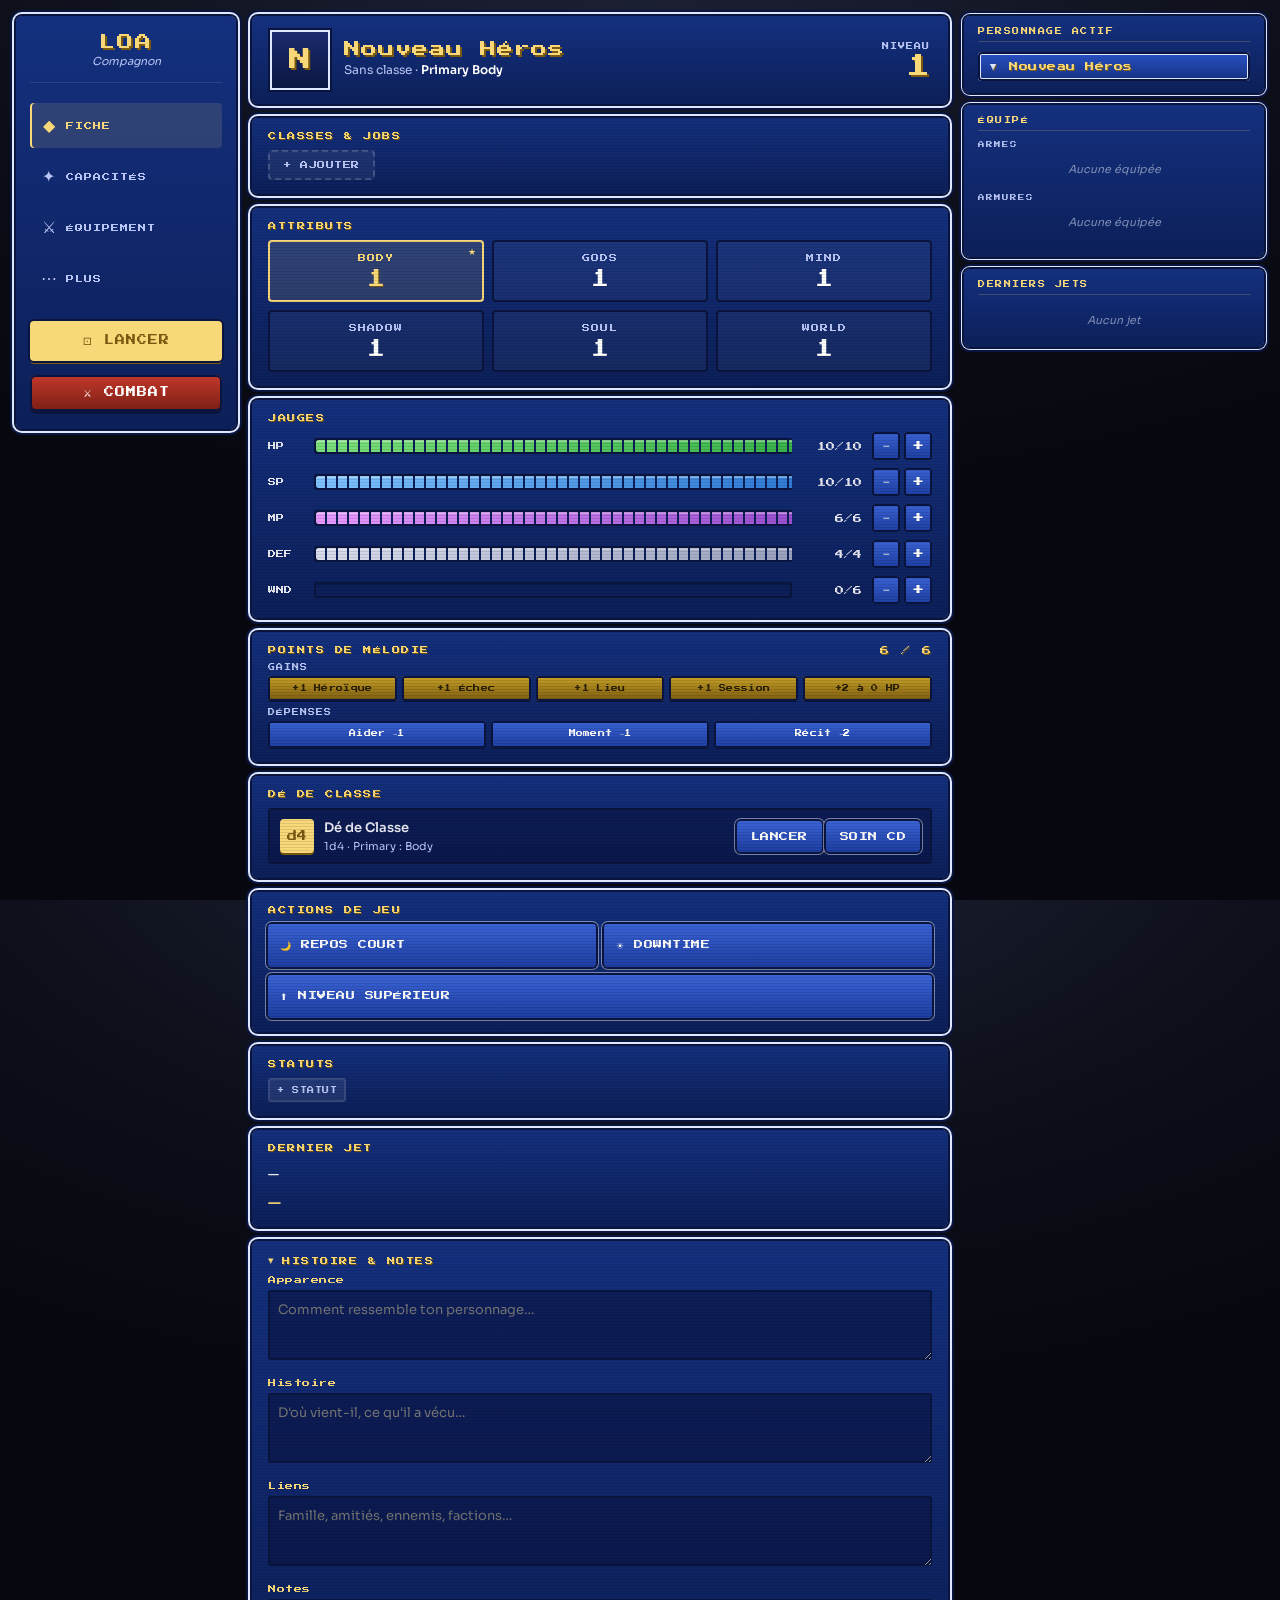
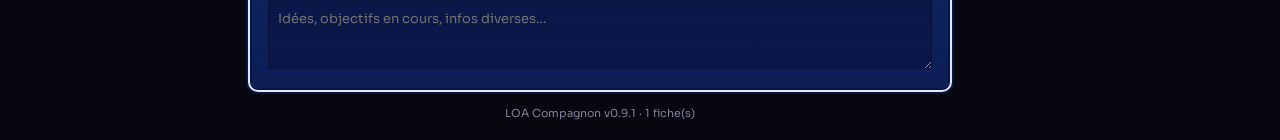
==== commit 1b51e88f: "0.9.1" ====
--- a/index.html
+++ b/index.html
@@ -128,6 +128,15 @@
         </div>
 
         <div class="panel">
+          <div class="section-h">ACTIONS DE JEU</div>
+          <div class="action-grid">
+            <button onclick="shortRest()">🌙 REPOS COURT</button>
+            <button onclick="downtime()">☀ DOWNTIME</button>
+            <button onclick="levelUp()" style="grid-column:1/-1">⬆ NIVEAU SUPÉRIEUR</button>
+          </div>
+        </div>
+
+        <div class="panel">
           <div class="section-h">STATUTS</div>
           <div class="statuses" id="statuses"></div>
         </div>
@@ -139,6 +148,23 @@
             <div class="res" id="rollres">—</div>
           </div>
         </div>
+
+        <div class="panel collapse" id="rpPanel">
+          <button class="collapse-h" onclick="toggleCollapse('rpPanel')">
+            <span class="collapse-caret">▾</span>
+            <span class="section-h">HISTOIRE &amp; NOTES</span>
+          </button>
+          <div class="collapse-body">
+            <label class="rp-label">Apparence</label>
+            <textarea class="rp-area" id="rpApparence" placeholder="Comment ressemble ton personnage…"></textarea>
+            <label class="rp-label">Histoire</label>
+            <textarea class="rp-area" id="rpHistoire" placeholder="D'où vient-il, ce qu'il a vécu…"></textarea>
+            <label class="rp-label">Liens</label>
+            <textarea class="rp-area" id="rpLiens" placeholder="Famille, amitiés, ennemis, factions…"></textarea>
+            <label class="rp-label">Notes</label>
+            <textarea class="rp-area" id="rpNotes" placeholder="Idées, objectifs en cours, infos diverses…"></textarea>
+          </div>
+        </div>
       </div>
 
       <!-- ====== PAGE CAPACITÉS ====== -->
@@ -159,14 +185,6 @@
 
       <!-- ====== PAGE PLUS ====== -->
       <div class="page" id="page-plus">
-        <div class="panel">
-          <div class="section-h">ACTIONS DE JEU</div>
-          <div class="action-grid">
-            <button onclick="shortRest()">🌙 REPOS COURT</button>
-            <button onclick="downtime()">☀ DOWNTIME</button>
-            <button onclick="levelUp()">⬆ NIVEAU +</button>
-          </div>
-        </div>
         <div class="panel">
           <div class="section-h">FICHE</div>
           <div class="action-grid">
@@ -188,17 +206,6 @@
             <button onclick="switchPage('base')">🏰 BASE DE GUILDE</button>
             <button onclick="switchPage('aide')">📖 AIDE / RÈGLES</button>
           </div>
-        </div>
-        <div class="panel">
-          <div class="section-h">ROLEPLAY</div>
-          <label class="rp-label">Apparence</label>
-          <textarea class="rp-area" id="rpApparence" placeholder="Comment ressemble ton personnage…"></textarea>
-          <label class="rp-label">Histoire</label>
-          <textarea class="rp-area" id="rpHistoire" placeholder="D'où vient-il, ce qu'il a vécu…"></textarea>
-          <label class="rp-label">Liens</label>
-          <textarea class="rp-area" id="rpLiens" placeholder="Famille, amitiés, ennemis, factions…"></textarea>
-          <label class="rp-label">Notes</label>
-          <textarea class="rp-area" id="rpNotes" placeholder="Idées, objectifs en cours, infos diverses…"></textarea>
         </div>
         <input type="file" id="fileInput" accept="application/json" hidden>
       </div>
--- a/style.css
+++ b/style.css
@@ -1581,6 +1581,25 @@
 .clk-add-btn:active { transform: translateY(2px); }
 
 .clk-type-hint { font-size: 11px; color: var(--ink-dim); margin: -2px 0 4px; line-height: 1.4; }
+
+/* Panneaux repliables */
+.collapse-h {
+  display: flex;
+  align-items: center;
+  gap: 8px;
+  width: 100%;
+  background: none;
+  border: none;
+  cursor: pointer;
+  padding: 0;
+  text-align: left;
+}
+.collapse-h .section-h { margin: 0; }
+.collapse-h:hover .section-h { filter: brightness(1.15); }
+.collapse-caret { color: var(--accent); font-size: 11px; transition: transform .2s; line-height: 1; }
+.panel.collapse.collapsed .collapse-caret { transform: rotate(-90deg); }
+.collapse-body { margin-top: 10px; }
+.panel.collapse.collapsed .collapse-body { display: none; }
 
 /* ==========================================================================
    Overlays / Modals (inchangés)
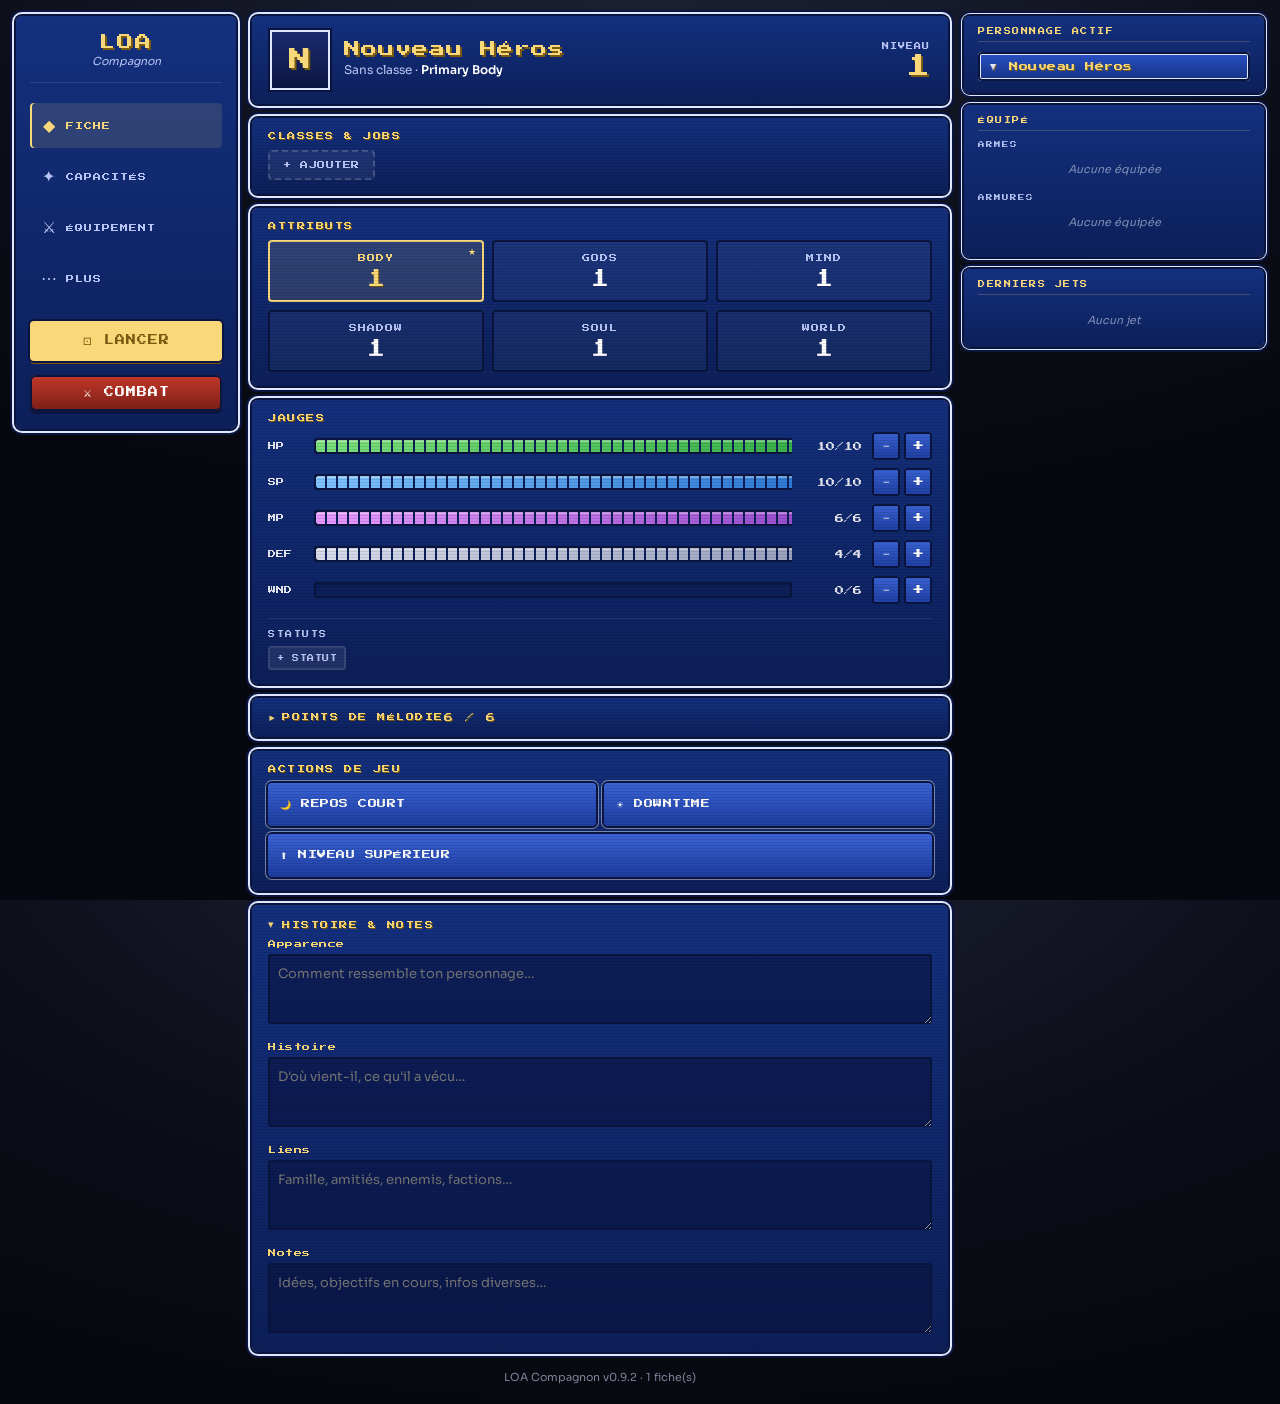
==== commit f3ca3922: "0.9.2" ====
--- a/index.html
+++ b/index.html
@@ -95,34 +95,31 @@
               <span class="adj"><button onclick="adjust('wounds',-1)">−</button><button onclick="adjust('wounds',1)">+</button></span>
             </div>
           </div>
-        </div>
-
-        <div class="panel">
-          <div class="section-h">POINTS DE MÉLODIE <span class="mp-count" id="mpCount">0 / 6</span></div>
-          <div class="mp-sub">GAINS</div>
-          <div class="mp-btn-row">
-            <button class="mp-gain" onclick="gainMP(1,'héroïque')">+1 Héroïque</button>
-            <button class="mp-gain" onclick="gainMP(1,'Échec')">+1 Échec</button>
-            <button class="mp-gain" onclick="gainMP(1,'Landmark/Shrine/Dungeon')">+1 Lieu</button>
-            <button class="mp-gain" onclick="gainMP(1,'début de session')">+1 Session</button>
-            <button class="mp-gain" onclick="gainMP(2,'tombé à 0 HP')">+2 à 0 HP</button>
-          </div>
-          <div class="mp-sub">DÉPENSES</div>
-          <div class="mp-btn-row">
-            <button class="mp-spend" onclick="spendMP(1,'Aider un allié (Boon ou +1d6)')">Aider −1</button>
-            <button class="mp-spend" onclick="spendMP(1,'Utiliser ton Moment (Boon 2)')">Moment −1</button>
-            <button class="mp-spend" onclick="spendMP(2,'Altérer le récit')">Récit −2</button>
-          </div>
-        </div>
-
-        <div class="panel">
-          <div class="section-h">DÉ DE CLASSE</div>
-          <div class="cd-row">
-            <div class="die" id="cddie">d4</div>
-            <div class="cd-txt">Dé de Classe<small id="cdsub">—</small></div>
-            <div class="cd-act">
-              <button class="btn" onclick="rollClassDie()">LANCER</button>
-              <button class="btn" onclick="useCDRecovery()" title="Soin hors-combat (1× entre repos)">SOIN CD</button>
+          <div class="gauge-statuses">
+            <div class="mini-h">STATUTS</div>
+            <div class="statuses" id="statuses"></div>
+          </div>
+        </div>
+
+        <div class="panel collapse collapsed" id="mpPanel">
+          <button class="collapse-h" onclick="toggleCollapse('mpPanel')">
+            <span class="collapse-caret">▾</span>
+            <span class="section-h">POINTS DE MÉLODIE <span class="mp-count" id="mpCount">0 / 6</span></span>
+          </button>
+          <div class="collapse-body">
+            <div class="mp-sub">GAINS</div>
+            <div class="mp-btn-row">
+              <button class="mp-gain" onclick="gainMP(1,'héroïque')">+1 Héroïque</button>
+              <button class="mp-gain" onclick="gainMP(1,'Échec')">+1 Échec</button>
+              <button class="mp-gain" onclick="gainMP(1,'Landmark/Shrine/Dungeon')">+1 Lieu</button>
+              <button class="mp-gain" onclick="gainMP(1,'début de session')">+1 Session</button>
+              <button class="mp-gain" onclick="gainMP(2,'tombé à 0 HP')">+2 à 0 HP</button>
+            </div>
+            <div class="mp-sub">DÉPENSES</div>
+            <div class="mp-btn-row">
+              <button class="mp-spend" onclick="spendMP(1,'Aider un allié (Boon ou +1d6)')">Aider −1</button>
+              <button class="mp-spend" onclick="spendMP(1,'Utiliser ton Moment (Boon 2)')">Moment −1</button>
+              <button class="mp-spend" onclick="spendMP(2,'Altérer le récit')">Récit −2</button>
             </div>
           </div>
         </div>
@@ -136,12 +133,7 @@
           </div>
         </div>
 
-        <div class="panel">
-          <div class="section-h">STATUTS</div>
-          <div class="statuses" id="statuses"></div>
-        </div>
-
-        <div class="panel">
+        <div class="panel hide-desktop">
           <div class="section-h">DERNIER JET</div>
           <div class="log">
             <div class="roll" id="rolltray"><span class="q">—</span></div>
@@ -293,6 +285,7 @@
       <div class="roll-tabs">
         <button class="roll-tab active" data-tab="check" onclick="switchTab('check')">CHECK</button>
         <button class="roll-tab" data-tab="free" onclick="switchTab('free')">DÉS LIBRES</button>
+        <button class="roll-tab" data-tab="cd" onclick="switchTab('cd')">DÉ CLASSE</button>
       </div>
 
       <div class="tab-content active" id="tab-check">
@@ -337,6 +330,18 @@
         </div>
         <div class="actions-row">
           <button class="btn" onclick="closeModal('rollerModal')">FERMER</button>
+        </div>
+      </div>
+
+      <div class="tab-content" id="tab-cd">
+        <div class="cd-row">
+          <div class="die" id="cddie">d4</div>
+          <div class="cd-txt">Dé de Classe<small id="cdsub">—</small></div>
+        </div>
+        <div class="actions-row">
+          <button class="btn" onclick="closeModal('rollerModal')">FERMER</button>
+          <button class="btn" onclick="useCDRecovery()" title="Soin hors-combat (1× entre repos)">SOIN CD</button>
+          <button class="btn" onclick="rollClassDie()">LANCER LE DÉ</button>
         </div>
       </div>
     </div>
--- a/style.css
+++ b/style.css
@@ -1600,6 +1600,25 @@
 .panel.collapse.collapsed .collapse-caret { transform: rotate(-90deg); }
 .collapse-body { margin-top: 10px; }
 .panel.collapse.collapsed .collapse-body { display: none; }
+
+/* Statuts compacts dans le panneau Jauges */
+.mini-h {
+  font-family: var(--pixel);
+  font-size: 7px;
+  color: var(--ink-dim);
+  letter-spacing: 1.5px;
+  margin-bottom: 8px;
+}
+.gauge-statuses {
+  margin-top: 14px;
+  padding-top: 12px;
+  border-top: 1px solid rgba(255,255,255,.08);
+}
+
+/* Masquer le panneau Dernier Jet sur desktop (la sidebar l'affiche déjà) */
+@media (min-width: 1101px) {
+  .hide-desktop { display: none !important; }
+}
 
 /* ==========================================================================
    Overlays / Modals (inchangés)
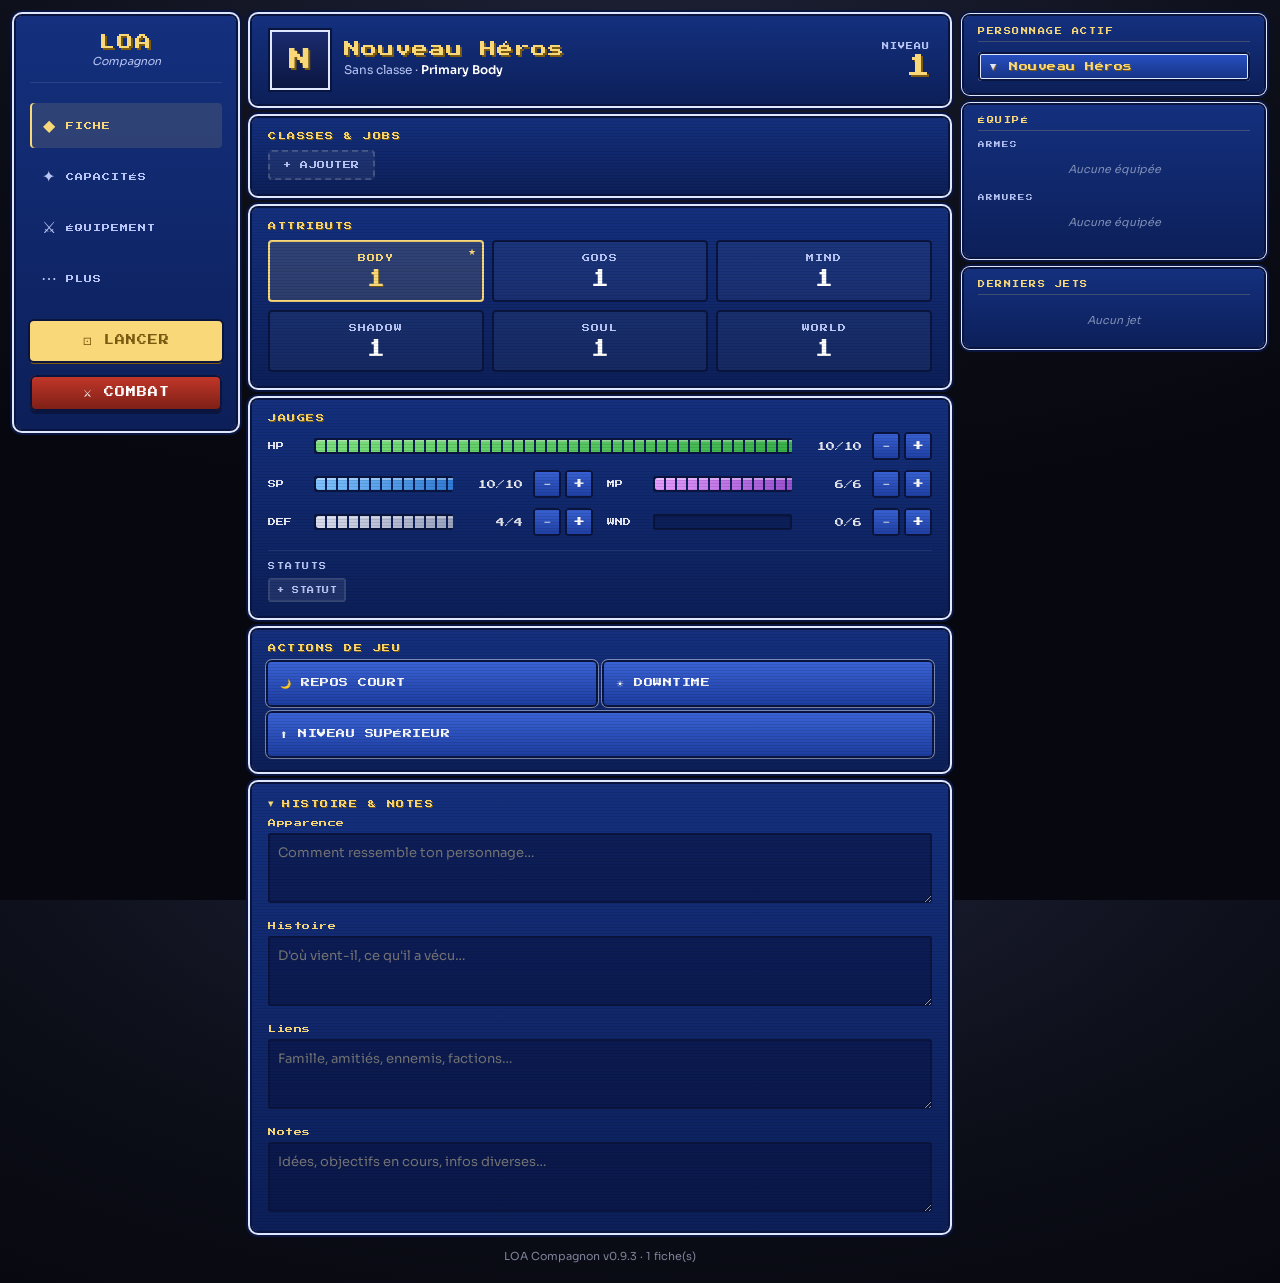
==== commit 60ba8bd3: "0.9.3" ====
--- a/index.html
+++ b/index.html
@@ -101,29 +101,6 @@
           </div>
         </div>
 
-        <div class="panel collapse collapsed" id="mpPanel">
-          <button class="collapse-h" onclick="toggleCollapse('mpPanel')">
-            <span class="collapse-caret">▾</span>
-            <span class="section-h">POINTS DE MÉLODIE <span class="mp-count" id="mpCount">0 / 6</span></span>
-          </button>
-          <div class="collapse-body">
-            <div class="mp-sub">GAINS</div>
-            <div class="mp-btn-row">
-              <button class="mp-gain" onclick="gainMP(1,'héroïque')">+1 Héroïque</button>
-              <button class="mp-gain" onclick="gainMP(1,'Échec')">+1 Échec</button>
-              <button class="mp-gain" onclick="gainMP(1,'Landmark/Shrine/Dungeon')">+1 Lieu</button>
-              <button class="mp-gain" onclick="gainMP(1,'début de session')">+1 Session</button>
-              <button class="mp-gain" onclick="gainMP(2,'tombé à 0 HP')">+2 à 0 HP</button>
-            </div>
-            <div class="mp-sub">DÉPENSES</div>
-            <div class="mp-btn-row">
-              <button class="mp-spend" onclick="spendMP(1,'Aider un allié (Boon ou +1d6)')">Aider −1</button>
-              <button class="mp-spend" onclick="spendMP(1,'Utiliser ton Moment (Boon 2)')">Moment −1</button>
-              <button class="mp-spend" onclick="spendMP(2,'Altérer le récit')">Récit −2</button>
-            </div>
-          </div>
-        </div>
-
         <div class="panel">
           <div class="section-h">ACTIONS DE JEU</div>
           <div class="action-grid">
@@ -184,6 +161,23 @@
             <button onclick="document.getElementById('fileInput').click()">↓ IMPORTER</button>
             <button onclick="exportJson()">↑ EXPORTER</button>
             <button onclick="openModal('settingsModal')">⚙ RÉGLAGES</button>
+          </div>
+        </div>
+        <div class="panel">
+          <div class="section-h">POINTS DE MÉLODIE <span class="mp-count" id="mpCount">0 / 6</span></div>
+          <div class="mp-sub">GAINS</div>
+          <div class="mp-btn-row">
+            <button class="mp-gain" onclick="gainMP(1,'héroïque')">+1 Héroïque</button>
+            <button class="mp-gain" onclick="gainMP(1,'Échec')">+1 Échec</button>
+            <button class="mp-gain" onclick="gainMP(1,'Landmark/Shrine/Dungeon')">+1 Lieu</button>
+            <button class="mp-gain" onclick="gainMP(1,'début de session')">+1 Session</button>
+            <button class="mp-gain" onclick="gainMP(2,'tombé à 0 HP')">+2 à 0 HP</button>
+          </div>
+          <div class="mp-sub">DÉPENSES</div>
+          <div class="mp-btn-row">
+            <button class="mp-spend" onclick="spendMP(1,'Aider un allié (Boon ou +1d6)')">Aider −1</button>
+            <button class="mp-spend" onclick="spendMP(1,'Utiliser ton Moment (Boon 2)')">Moment −1</button>
+            <button class="mp-spend" onclick="spendMP(2,'Altérer le récit')">Récit −2</button>
           </div>
         </div>
         <div class="panel">
--- a/style.css
+++ b/style.css
@@ -334,7 +334,9 @@
 /* ==========================================================================
    Jauges (HP, SP, MP, DEF, Wounds)
    ========================================================================== */
-.gauges { display: flex; flex-direction: column; gap: 8px; }
+.gauges { display: grid; grid-template-columns: 1fr 1fr; gap: 10px 14px; }
+.gauges .gauge:first-child { grid-column: 1 / -1; }
+@media (max-width: 560px) { .gauges { grid-template-columns: 1fr; } }
 .gauge { display: flex; align-items: center; gap: 8px; }
 .gauge .lbl {
   font-family: var(--pixel);
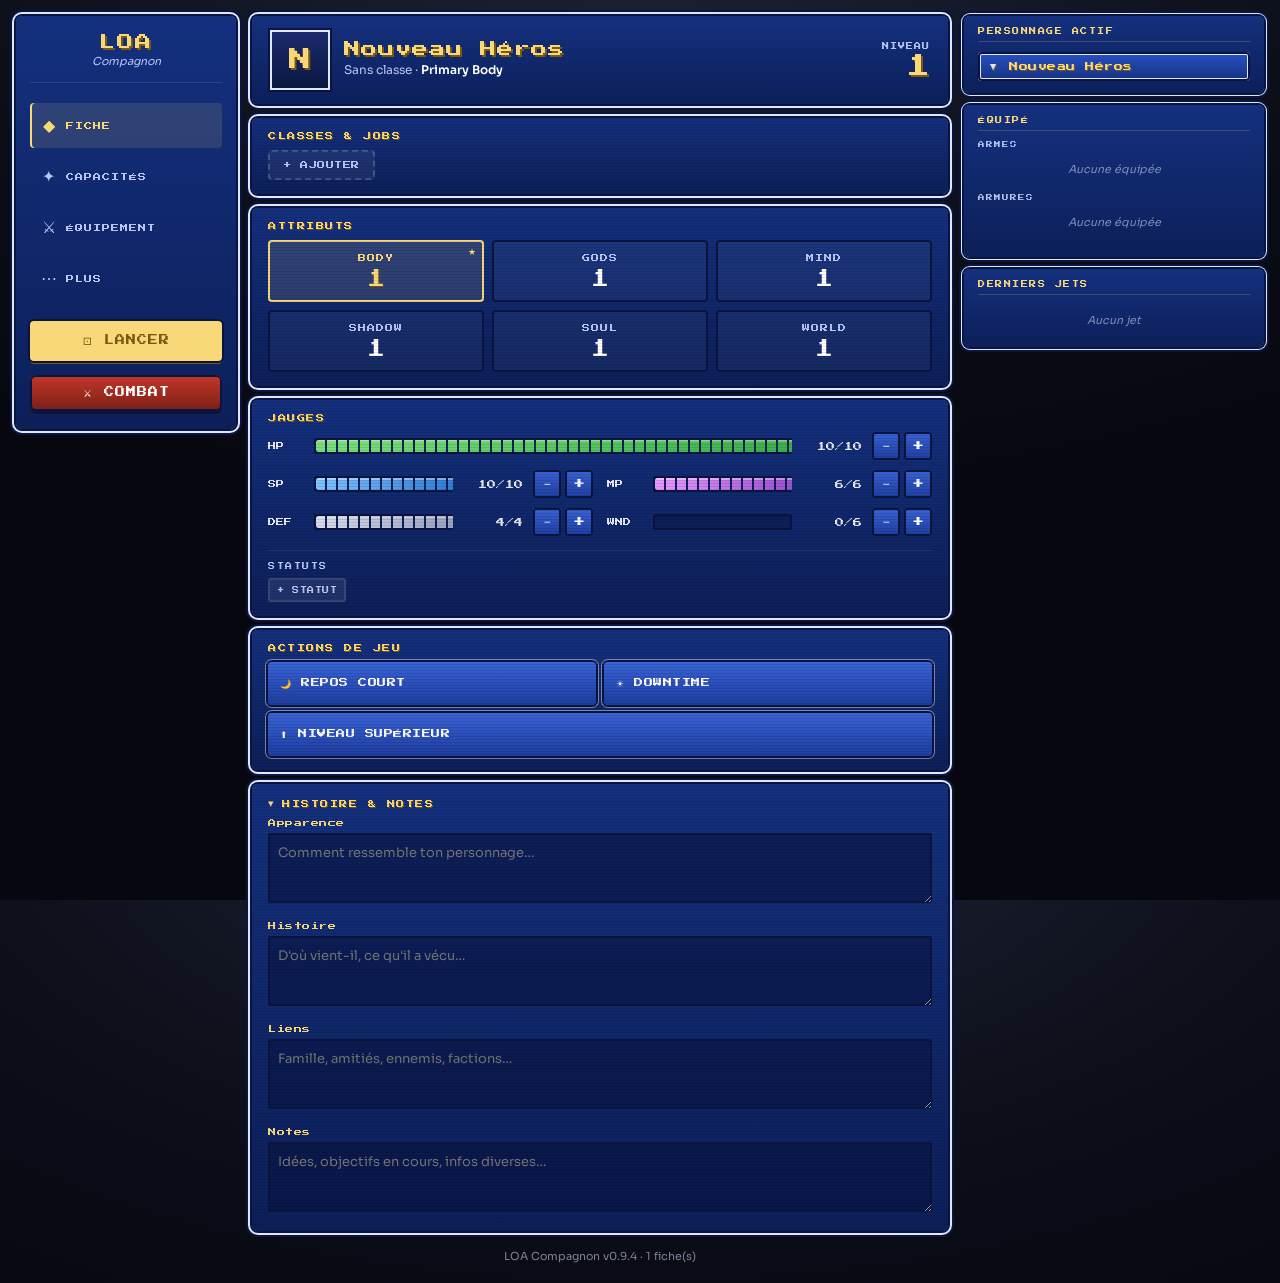
==== commit 6dd288fb: "0.9.3" ====
--- a/index.html
+++ b/index.html
@@ -164,23 +164,6 @@
           </div>
         </div>
         <div class="panel">
-          <div class="section-h">POINTS DE MÉLODIE <span class="mp-count" id="mpCount">0 / 6</span></div>
-          <div class="mp-sub">GAINS</div>
-          <div class="mp-btn-row">
-            <button class="mp-gain" onclick="gainMP(1,'héroïque')">+1 Héroïque</button>
-            <button class="mp-gain" onclick="gainMP(1,'Échec')">+1 Échec</button>
-            <button class="mp-gain" onclick="gainMP(1,'Landmark/Shrine/Dungeon')">+1 Lieu</button>
-            <button class="mp-gain" onclick="gainMP(1,'début de session')">+1 Session</button>
-            <button class="mp-gain" onclick="gainMP(2,'tombé à 0 HP')">+2 à 0 HP</button>
-          </div>
-          <div class="mp-sub">DÉPENSES</div>
-          <div class="mp-btn-row">
-            <button class="mp-spend" onclick="spendMP(1,'Aider un allié (Boon ou +1d6)')">Aider −1</button>
-            <button class="mp-spend" onclick="spendMP(1,'Utiliser ton Moment (Boon 2)')">Moment −1</button>
-            <button class="mp-spend" onclick="spendMP(2,'Altérer le récit')">Récit −2</button>
-          </div>
-        </div>
-        <div class="panel">
           <div class="section-h">SUIVI DE PARTIE</div>
           <div class="action-grid">
             <button onclick="switchPage('clocks')" style="grid-column:1/-1">⏱ HORLOGES</button>
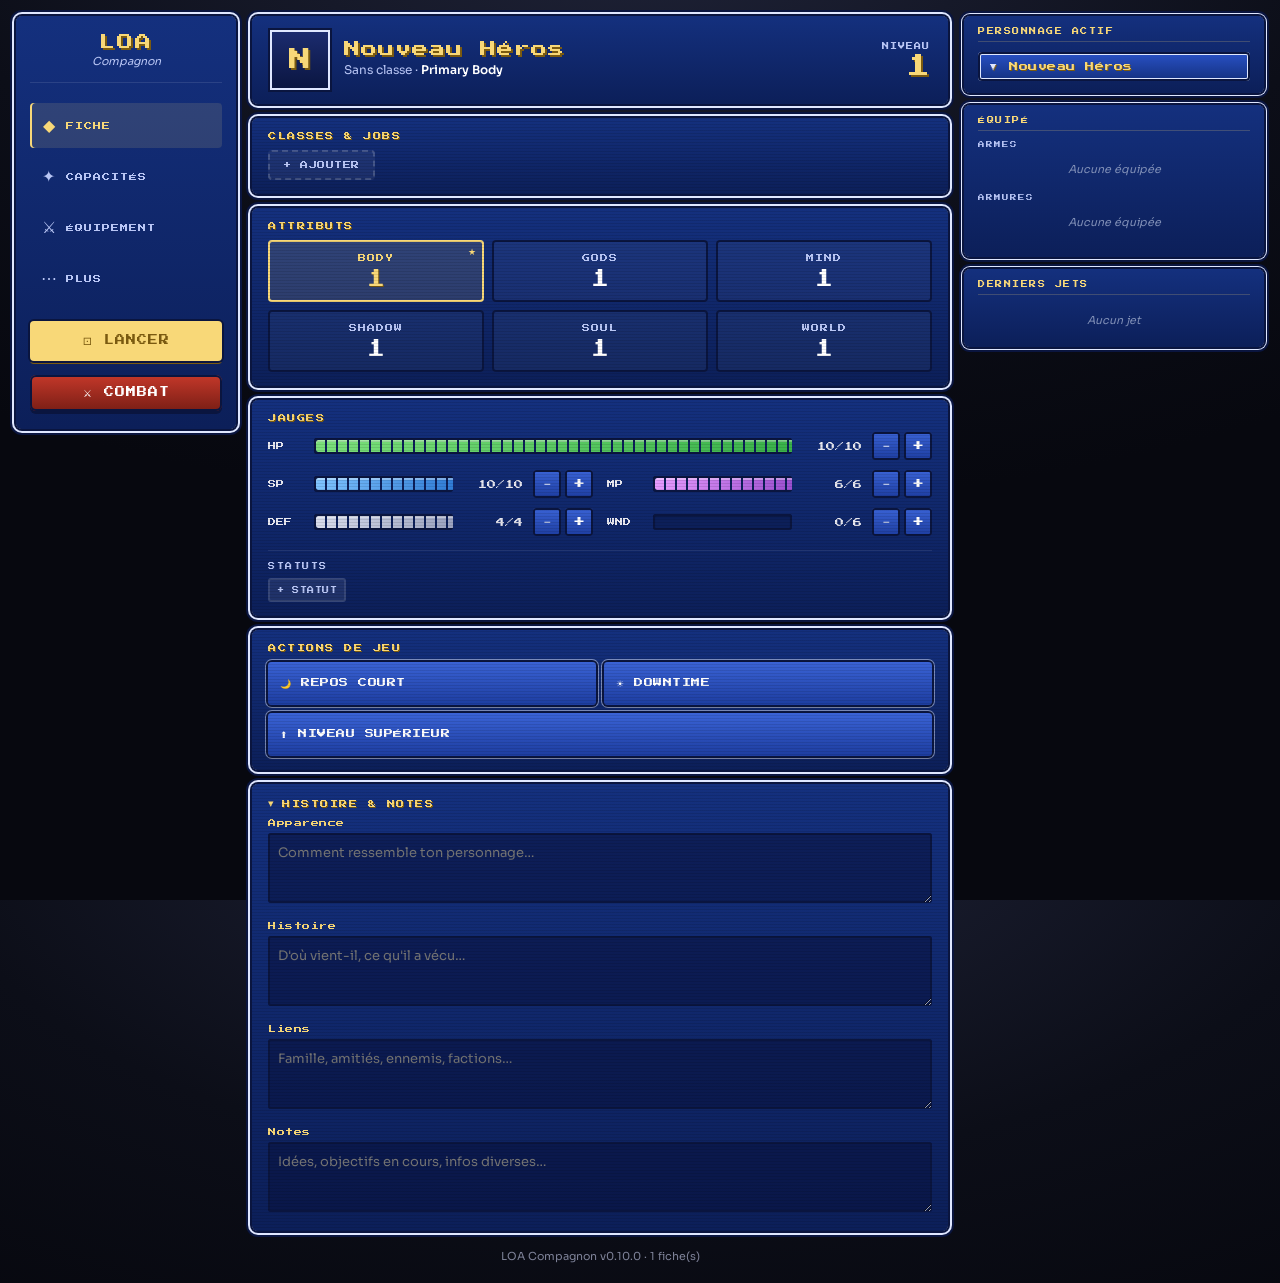
==== commit e0f2ac04: "0.10" ====
--- a/index.html
+++ b/index.html
@@ -190,6 +190,16 @@
         </div>
       </div>
 
+      <!-- ====== PAGE AIDE / WIKI (style Chrono Trigger, conté par Zaldini) ====== -->
+      <div class="page" id="page-aide">
+        <button class="subpage-back" onclick="switchPage('plus')">‹ RETOUR</button>
+        <div class="panel">
+          <div class="section-h">AIDE &amp; RÈGLES <span class="clk-count">conté par Zaldini</span></div>
+          <div class="wiki-intro">Le mémo de règles de poche. Zaldini fait son numéro dans chaque encadré rouge ; juste en dessous, la règle au clair. Touche un titre pour le déplier.</div>
+        </div>
+        <div id="aideList"></div>
+      </div>
+
       <div class="foot" id="foot">LOA Compagnon</div>
     </main>
 
--- a/style.css
+++ b/style.css
@@ -1621,6 +1621,70 @@
 @media (min-width: 1101px) {
   .hide-desktop { display: none !important; }
 }
+
+/* ==========================================================================
+   Wiki / Aide — style Chrono Trigger (conté par Zaldini)
+   ========================================================================== */
+.wiki-intro { font-size: 13px; line-height: 1.6; color: var(--ink-dim); }
+.wiki-intro b { color: var(--accent); }
+
+.wiki-sec {
+  margin-bottom: 10px;
+  border-radius: 9px;
+  background: linear-gradient(180deg, #1c3c93 0%, #0c1f59 100%);
+  box-shadow: 0 0 0 2px var(--frame-dark), inset 0 0 0 2px rgba(143,162,255,.45);
+  overflow: hidden;
+}
+.wiki-head {
+  display: flex; align-items: center; gap: 10px; width: 100%;
+  background: none; border: none; cursor: pointer; padding: 13px 14px; text-align: left;
+}
+.wiki-head:hover { background: rgba(255,255,255,.05); }
+.wiki-head .tri {
+  width: 0; height: 0; flex: 0 0 auto;
+  border-top: 5px solid transparent; border-bottom: 5px solid transparent;
+  border-left: 8px solid var(--accent); transition: transform .2s;
+}
+.wiki-sec.open .wiki-head .tri { transform: rotate(90deg); }
+.wiki-title {
+  flex: 1; font-family: var(--pixel); font-size: 9px; color: var(--accent);
+  text-shadow: 1px 1px 0 var(--accent-shadow); letter-spacing: .5px; line-height: 1.5;
+}
+.wiki-body { display: none; padding: 0 14px 14px; }
+.wiki-sec.open .wiki-body { display: block; }
+
+.zaldini-box {
+  background: #4f1310; border-radius: 6px;
+  box-shadow: inset 4px 0 0 #ff5a4d, inset 0 0 0 2px #2a0e0a;
+  padding: 11px 13px 11px 15px; margin-bottom: 13px;
+}
+.zaldini-label {
+  font-family: var(--pixel); font-size: 8px; color: #f8d878;
+  text-shadow: 1px 1px 0 #2a0e0a; letter-spacing: 1px; margin-bottom: 10px;
+}
+.zaldini-voice { font-size: 14px; line-height: 1.6; color: #ffe2d6; font-style: italic; }
+.zaldini-voice .em { font-style: normal; color: #ffd451; font-weight: 700; }
+.zaldini-voice .cold { font-style: normal; font-size: 12px; color: #ffb38f; }
+
+.wiki-clair {
+  font-family: var(--pixel); font-size: 8px; color: #ffd9a0;
+  text-shadow: 1px 1px 0 var(--accent-shadow); letter-spacing: 1px; margin-bottom: 9px;
+}
+.wiki-rule { font-size: 14px; line-height: 1.65; color: #eaf0ff; }
+.wiki-rule b { color: var(--accent); }
+.wiki-rule p { margin: 0 0 9px; }
+.wiki-rule p:last-child { margin-bottom: 0; }
+
+.wiki-tab { border-radius: 6px; overflow: hidden; box-shadow: inset 0 0 0 2px #0a153f; margin: 11px 0; }
+.wiki-tab .r { display: flex; align-items: stretch; }
+.wiki-tab .r + .r { border-top: 1px solid #34419e; }
+.wiki-tab .b {
+  flex: 0 0 66px; display: flex; align-items: center; justify-content: center;
+  background: #16205f; color: var(--accent); font-family: var(--body); font-weight: 700;
+  font-size: 12px; text-align: center; padding: 8px 6px; line-height: 1.2;
+}
+.wiki-tab .t { flex: 1; padding: 9px 12px; font-size: 13.5px; line-height: 1.45; background: rgba(255,255,255,.03); color: #eaf0ff; }
+.wiki-tab .t b { color: var(--accent); }
 
 /* ==========================================================================
    Overlays / Modals (inchangés)
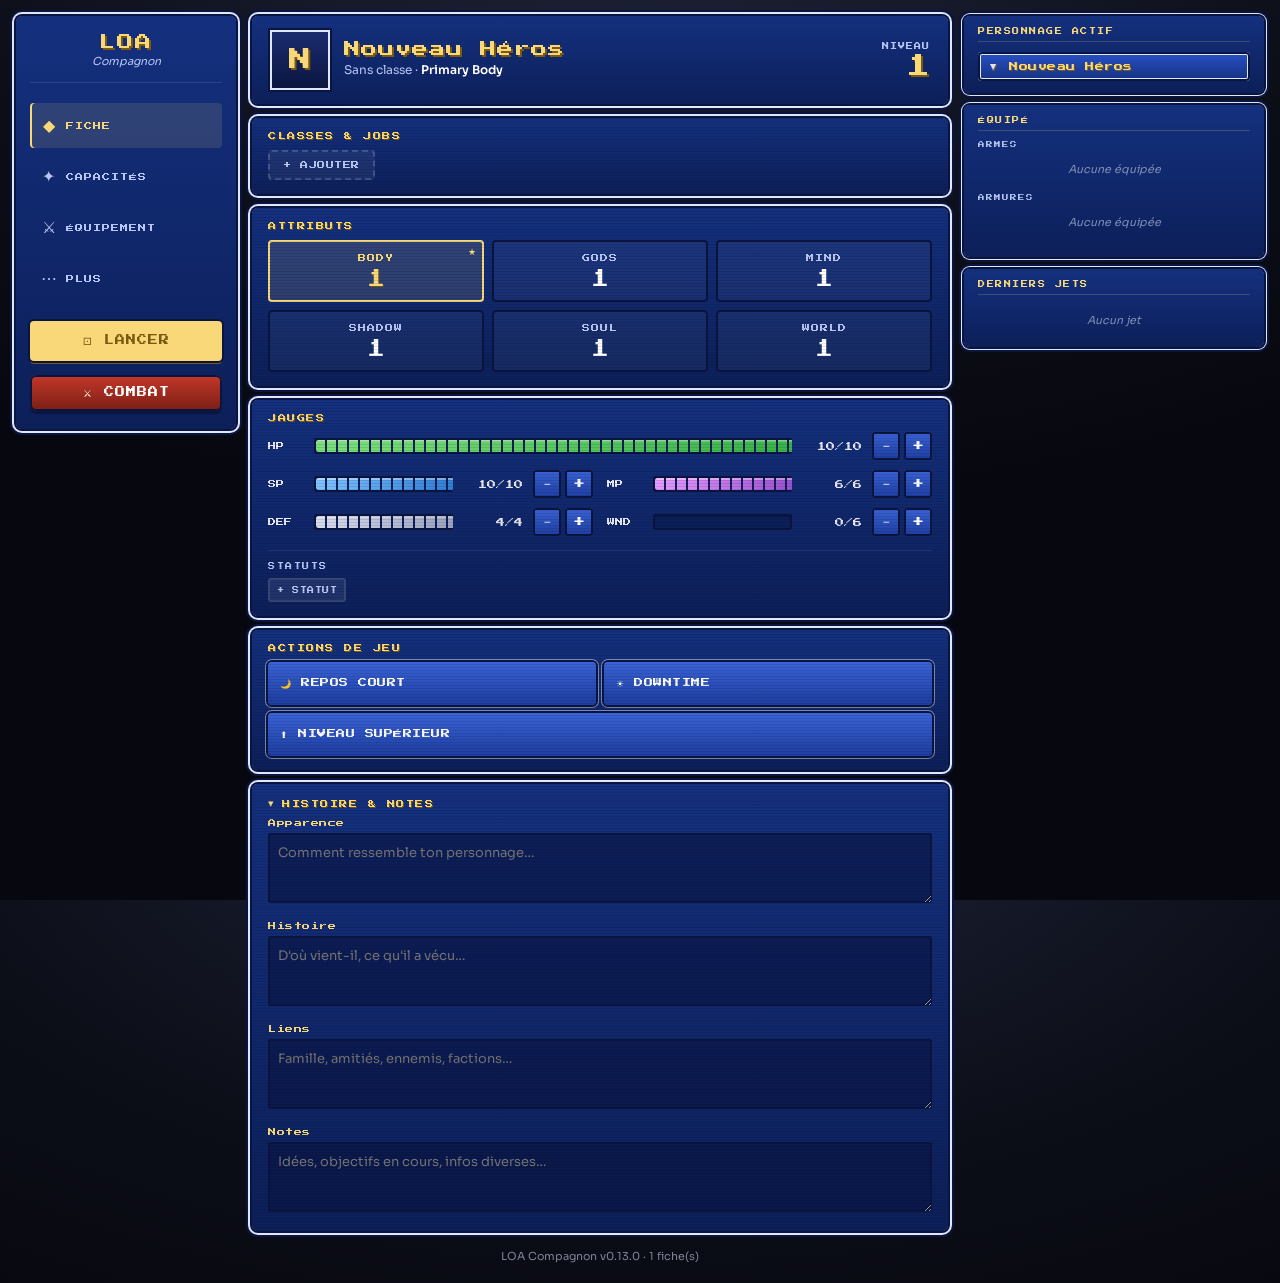
==== commit 93e71aa9: "0.11" ====
--- a/index.html
+++ b/index.html
@@ -200,6 +200,64 @@
         <div id="aideList"></div>
       </div>
 
+      <!-- ====== PAGE BASE DE GUILDE ====== -->
+      <div class="page" id="page-base">
+        <button class="subpage-back" onclick="switchPage('plus')">‹ RETOUR</button>
+        <div class="panel">
+          <div class="section-h">BASE <span class="clk-count" id="baseKindLabel"></span></div>
+          <div class="base-kind" id="baseKind"></div>
+        </div>
+
+        <div class="panel">
+          <div class="section-h">TRÉSOR &amp; MATÉRIAUX</div>
+          <div class="base-treasury">
+            <span class="bt-label">DRAVIKS</span>
+            <span class="bt-val" id="baseTreasury">0</span>
+            <span class="bt-btns">
+              <button onclick="adjBaseTreasury(-10)">−10</button>
+              <button onclick="adjBaseTreasury(-1)">−</button>
+              <button onclick="adjBaseTreasury(1)">+</button>
+              <button onclick="adjBaseTreasury(10)">+10</button>
+            </span>
+          </div>
+          <div class="base-mats" id="baseMats"></div>
+        </div>
+
+        <div class="panel">
+          <div class="section-h">SALLES <span class="clk-count" id="baseRoomCount"></span></div>
+          <div id="baseRooms"></div>
+          <button class="clk-add-btn" onclick="openRoomModal()">+ AJOUTER UNE SALLE</button>
+        </div>
+
+        <div class="panel" id="baseCropsPanel">
+          <div class="section-h">CULTURES <span class="clk-count" id="baseCropCount"></span></div>
+          <div class="clk-intro">Décompte les Downtimes jusqu'à la récolte. Touche <b>−1 Downtime</b> à chaque période de repos prolongé.</div>
+          <div id="baseCrops"></div>
+          <button class="clk-add-btn" onclick="openCropModal()">+ AJOUTER UNE CULTURE</button>
+        </div>
+
+        <div class="panel collapse collapsed" id="baseDetails">
+          <button class="collapse-h" onclick="toggleCollapse('baseDetails')">
+            <span class="collapse-caret">▾</span>
+            <span class="section-h">DÉTAILS DE LA BASE</span>
+          </button>
+          <div class="collapse-body">
+            <label class="rp-label">Nom</label>
+            <input class="base-input" id="baseName" placeholder="Le Repaire du Corbeau…">
+            <label class="rp-label">Fondateur</label>
+            <input class="base-input" id="baseFounder" placeholder="Qui l'a fondée…">
+            <label class="rp-label">Spécialité</label>
+            <input class="base-input" id="baseSpecialty" placeholder="Forge, alchimie, contrebande…">
+            <label class="rp-label">Réputation</label>
+            <input class="base-input" id="baseReputation" placeholder="Comment on la perçoit…">
+            <label class="rp-label">Particularité</label>
+            <input class="base-input" id="baseQuirk" placeholder="Un détail qui la rend unique…">
+            <label class="rp-label">Notes</label>
+            <textarea class="rp-area" id="baseNotes" placeholder="Tout le reste…"></textarea>
+          </div>
+        </div>
+      </div>
+
       <div class="foot" id="foot">LOA Compagnon</div>
     </main>
 
@@ -433,6 +491,38 @@
     </div>
   </div>
 
+  <!-- Modal SALLE -->
+  <div class="overlay" id="roomModal">
+    <div class="modal-box">
+      <h3 id="roomModalTitle">NOUVELLE SALLE</h3>
+      <label>Nom</label>
+      <input type="text" id="roomName" placeholder="Forge, Bibliothèque, Salle d'entraînement…">
+      <label>Notes (effet, niveau, ce qu'il manque…)</label>
+      <textarea id="roomNote" placeholder="Ce que la salle apporte, son niveau, les matériaux requis…"></textarea>
+      <div class="actions-row">
+        <button class="btn danger" id="roomDeleteBtn" onclick="deleteRoomFromModal()" style="display:none">SUPPRIMER</button>
+        <button class="btn" onclick="closeModal('roomModal')">ANNULER</button>
+        <button class="btn" onclick="saveRoom()">ENREGISTRER</button>
+      </div>
+    </div>
+  </div>
+
+  <!-- Modal CULTURE -->
+  <div class="overlay" id="cropModal">
+    <div class="modal-box">
+      <h3 id="cropModalTitle">NOUVELLE CULTURE</h3>
+      <label>Culture</label>
+      <input type="text" id="cropName" placeholder="Blé, Racine-de-foyer, Pétale-de-lune…">
+      <label>Récolte dans (Downtimes)</label>
+      <input type="number" id="cropDt" value="2" min="0" max="30">
+      <div class="actions-row">
+        <button class="btn danger" id="cropDeleteBtn" onclick="deleteCropFromModal()" style="display:none">SUPPRIMER</button>
+        <button class="btn" onclick="closeModal('cropModal')">ANNULER</button>
+        <button class="btn" onclick="saveCrop()">ENREGISTRER</button>
+      </div>
+    </div>
+  </div>
+
   <!-- Modal niveau supérieur -->
   <div class="overlay" id="lvlOverlay" onclick="this.classList.remove('show')">
     <div class="modal-box" onclick="event.stopPropagation()">
@@ -486,8 +576,27 @@
       <div class="color-picker" id="colorPicker"></div>
 
       <div id="itemSortFields" style="display:none">
-        <label>Aspect</label>
-        <input type="text" id="itemAspect" placeholder="Pyromancy, Necromancy, Verum…">
+        <div class="row">
+          <div>
+            <label>Mode</label>
+            <select id="itemSMode">
+              <option value="battlecast">Battlecast (cible · dégâts directs)</option>
+              <option value="fieldcast">Fieldcast (zone · Check)</option>
+            </select>
+          </div>
+          <div>
+            <label>Aspect</label>
+            <select id="itemAspect">
+              <option value="">— Aucun —</option>
+              <option>Arcanum</option>
+              <option>Divine</option>
+              <option>Inheric</option>
+              <option>Radiant</option>
+              <option>Untamed</option>
+              <option>Voidcraft</option>
+            </select>
+          </div>
+        </div>
         <div class="row">
           <div>
             <label>Coût SP</label>
@@ -496,6 +605,49 @@
           <div>
             <label>Coût AP</label>
             <input type="number" id="itemAP" value="0" min="0">
+          </div>
+        </div>
+        <label>Dégâts <span style="opacity:.6">— Battlecast, ou à appliquer sur réussite d'un Fieldcast</span></label>
+        <div class="row">
+          <div>
+            <label style="font-size:7px;margin-top:0">Nb dés</label>
+            <input type="number" id="itemSDmgCount" value="1" min="1" max="10">
+          </div>
+          <div>
+            <label style="font-size:7px;margin-top:0">Taille</label>
+            <select id="itemSDmgSize">
+              <option value="4">d4</option>
+              <option value="6" selected>d6</option>
+              <option value="8">d8</option>
+              <option value="10">d10</option>
+              <option value="12">d12</option>
+            </select>
+          </div>
+          <div>
+            <label style="font-size:7px;margin-top:0">Bonus plat</label>
+            <input type="number" id="itemSFlat" value="0" min="0">
+          </div>
+        </div>
+        <div class="row">
+          <div>
+            <label>+ Primary ?</label>
+            <select id="itemSAddPrimary">
+              <option value="1" selected>Oui</option>
+              <option value="0">Non</option>
+            </select>
+          </div>
+          <div>
+            <label>Type de dégâts</label>
+            <select id="itemSDmgType">
+              <option>Physical</option>
+              <option>Cold</option>
+              <option>Fire</option>
+              <option>Light</option>
+              <option>Psychic</option>
+              <option>Void</option>
+              <option>Thunder</option>
+              <option>Wild</option>
+            </select>
           </div>
         </div>
       </div>
@@ -642,16 +794,17 @@
       <h3 id="atkTitle">ATTAQUER</h3>
       <div class="atk-weapon-info" id="atkWeaponInfo">—</div>
 
-      <label>Type d'arme adverse</label>
-      <div class="atk-opp-type" id="atkOppTypes">
-        <button type="button" class="opp-type-btn active" data-type="">Aucune</button>
-        <button type="button" class="opp-type-btn" data-type="Blade">Blade</button>
-        <button type="button" class="opp-type-btn" data-type="Breaker">Breaker</button>
-        <button type="button" class="opp-type-btn" data-type="Lance">Lance</button>
-        <button type="button" class="opp-type-btn" data-type="Bow">Bow</button>
-      </div>
-
-      <div class="atk-triangle equal" id="atkTriangle">—</div>
+      <div id="atkTriangleBlock">
+        <label>Type d'arme adverse</label>
+        <div class="atk-opp-type" id="atkOppTypes">
+          <button type="button" class="opp-type-btn active" data-type="">Aucune</button>
+          <button type="button" class="opp-type-btn" data-type="Blade">Blade</button>
+          <button type="button" class="opp-type-btn" data-type="Breaker">Breaker</button>
+          <button type="button" class="opp-type-btn" data-type="Lance">Lance</button>
+          <button type="button" class="opp-type-btn" data-type="Bow">Bow</button>
+        </div>
+        <div class="atk-triangle equal" id="atkTriangle">—</div>
+      </div>
 
       <div class="row">
         <div>
@@ -671,7 +824,7 @@
 
       <div class="actions-row">
         <button class="btn" onclick="closeModal('attackModal')">ANNULER</button>
-        <button class="btn" onclick="executeAttack()">⚔ ATTAQUER</button>
+        <button class="btn" id="atkConfirmBtn" onclick="executeAttack()">⚔ ATTAQUER</button>
       </div>
     </div>
   </div>
--- a/style.css
+++ b/style.css
@@ -1584,6 +1584,116 @@
 
 .clk-type-hint { font-size: 11px; color: var(--ink-dim); margin: -2px 0 4px; line-height: 1.4; }
 
+/* ====== Base de guilde ====== */
+.base-kind { display: flex; gap: 8px; flex-wrap: wrap; }
+.base-kind .bk-chip {
+  flex: 1 1 0;
+  min-width: 90px;
+  padding: 12px 8px;
+  font-family: var(--pixel);
+  font-size: 8px;
+  letter-spacing: .5px;
+  color: var(--ink-dim);
+  background: rgba(255,255,255,.05);
+  border: none;
+  border-radius: 5px;
+  box-shadow: inset 0 0 0 2px var(--frame-dark);
+  cursor: pointer;
+  transition: transform .06s;
+}
+.base-kind .bk-chip .bk-emoji { display: block; font-size: 18px; margin-bottom: 5px; }
+.base-kind .bk-chip:active { transform: translateY(1px); }
+.base-kind .bk-chip.active {
+  color: #1a2452;
+  background: linear-gradient(180deg, #ffe79a, var(--accent));
+  box-shadow: inset 0 0 0 2px var(--accent-shadow), 0 2px 0 var(--accent-shadow);
+}
+
+.base-treasury {
+  display: flex;
+  align-items: center;
+  gap: 10px;
+  flex-wrap: wrap;
+  padding: 12px 14px;
+  border-radius: 6px;
+  background: rgba(248,216,120,.08);
+  box-shadow: inset 0 0 0 2px var(--frame-dark);
+  margin-bottom: 14px;
+}
+.base-treasury .bt-label { font-family: var(--pixel); font-size: 9px; color: var(--accent); letter-spacing: 1px; }
+.base-treasury .bt-val { font-family: var(--pixel); font-size: 18px; color: #fff; margin-left: auto; }
+.base-treasury .bt-btns { display: flex; gap: 6px; }
+.base-treasury .bt-btns button {
+  font-family: var(--pixel); font-size: 9px; color: #fff;
+  min-width: 38px; padding: 9px 6px; cursor: pointer; border: none; border-radius: 4px;
+  background: linear-gradient(180deg, #3a63d6, #1d3da0);
+  box-shadow: 0 0 0 2px var(--frame-dark), 0 2px 0 var(--frame-dark);
+}
+.base-treasury .bt-btns button:active { transform: translateY(1px); }
+
+.base-mats { display: grid; grid-template-columns: 1fr 1fr; gap: 8px; }
+.base-mat {
+  display: flex; align-items: center; gap: 8px;
+  padding: 9px 11px;
+  border-radius: 5px;
+  background: rgba(255,255,255,.04);
+  box-shadow: inset 0 0 0 1px var(--frame-dark);
+}
+.base-mat .bm-name { font-size: 11px; color: var(--ink-dim); flex: 1; line-height: 1.2; }
+.base-mat .bm-val { font-family: var(--pixel); font-size: 13px; color: #fff; min-width: 24px; text-align: center; }
+.base-mat .bm-btn {
+  width: 26px; height: 26px; flex: none;
+  font-family: var(--pixel); font-size: 11px; color: #fff; cursor: pointer;
+  border: none; border-radius: 4px; line-height: 1;
+  background: linear-gradient(180deg, #3a63d6, #1d3da0);
+  box-shadow: 0 0 0 2px var(--frame-dark);
+}
+.base-mat .bm-btn:active { transform: translateY(1px); }
+@media (max-width: 560px) { .base-mats { grid-template-columns: 1fr; } }
+
+.base-card {
+  position: relative;
+  padding: 13px 14px;
+  margin-bottom: 10px;
+  border-radius: 6px;
+  background: var(--panel-bg);
+  box-shadow: 0 0 0 2px var(--frame-dark), 0 0 0 3px rgba(223,231,255,.35);
+  cursor: pointer;
+}
+.base-card .bc-name { font-family: var(--pixel); font-size: 10px; color: var(--accent); letter-spacing: .5px; margin-bottom: 6px; }
+.base-card .bc-note { font-size: 12px; color: var(--ink-dim); line-height: 1.45; white-space: pre-wrap; }
+.base-card .bc-edit { position: absolute; top: 11px; right: 12px; font-size: 10px; color: var(--ink-dimmer); }
+
+.base-crop { display: flex; align-items: center; gap: 10px; }
+.base-crop .bcr-main { flex: 1; cursor: pointer; }
+.base-crop .bcr-name { font-family: var(--pixel); font-size: 10px; color: #fff; margin-bottom: 5px; }
+.base-crop .bcr-status { font-size: 12px; color: var(--ink-dim); }
+.base-crop .bcr-status.ready { color: #86f5a8; }
+.base-crop .bcr-tick {
+  flex: none;
+  font-family: var(--pixel); font-size: 8px; color: #fff; letter-spacing: .5px;
+  padding: 10px 10px; cursor: pointer; border: none; border-radius: 5px;
+  background: linear-gradient(180deg, #3a63d6, #1d3da0);
+  box-shadow: 0 0 0 2px var(--frame-dark), 0 2px 0 var(--frame-dark);
+}
+.base-crop .bcr-tick:active { transform: translateY(1px); }
+.base-crop .bcr-tick.harvest { background: linear-gradient(180deg, #ffe79a, var(--accent)); color: #1a2452; box-shadow: 0 0 0 2px var(--accent-shadow), 0 2px 0 var(--accent-shadow); }
+
+.base-input {
+  width: 100%;
+  padding: 10px 12px;
+  margin-bottom: 4px;
+  font-family: var(--body);
+  font-size: 14px;
+  color: var(--ink);
+  background: rgba(0,0,0,.22);
+  border: none;
+  border-radius: 5px;
+  box-shadow: inset 0 0 0 2px var(--frame-dark);
+}
+.base-input::placeholder { color: var(--ink-dimmer); }
+
+
 /* Panneaux repliables */
 .collapse-h {
   display: flex;
@@ -1685,6 +1795,10 @@
 }
 .wiki-tab .t { flex: 1; padding: 9px 12px; font-size: 13.5px; line-height: 1.45; background: rgba(255,255,255,.03); color: #eaf0ff; }
 .wiki-tab .t b { color: var(--accent); }
+
+.wiki-stat { padding: 9px 0; border-top: 1px solid rgba(255,255,255,.07); }
+.wiki-stat .chip { cursor: default; }
+.wiki-stat-d { margin-top: 6px; font-size: 13px; line-height: 1.45; color: #d4ddf5; }
 
 /* ==========================================================================
    Overlays / Modals (inchangés)
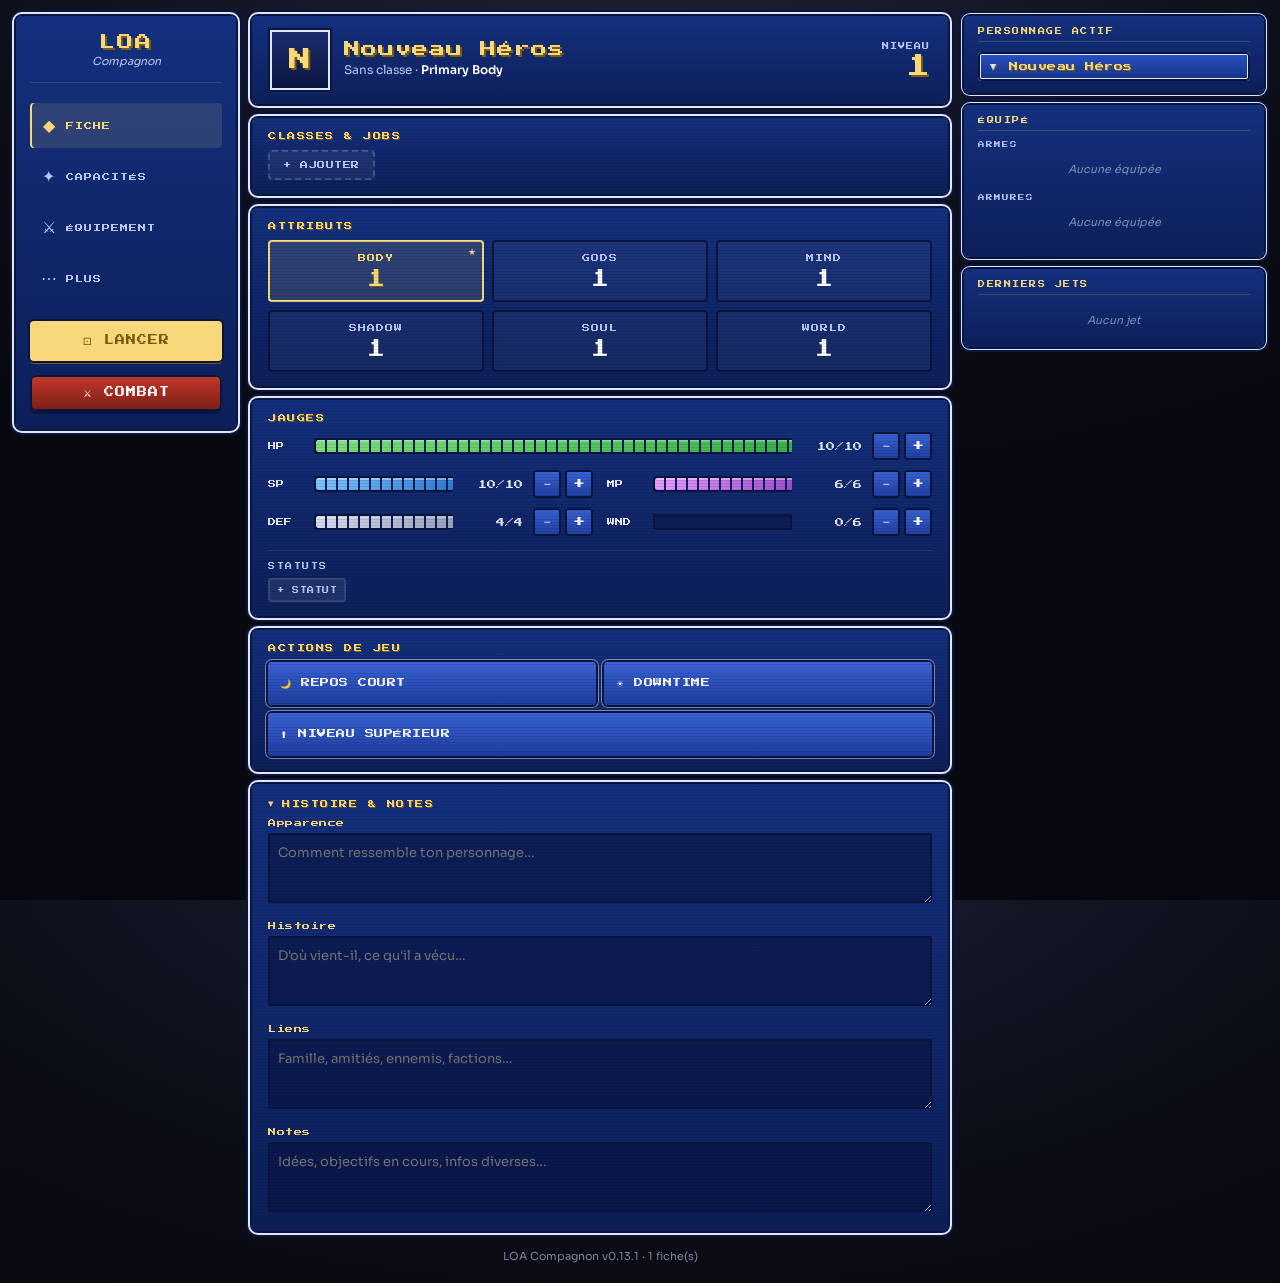
==== commit 57103b3c: "0.13.2" ====
--- a/index.html
+++ b/index.html
@@ -147,6 +147,17 @@
       <!-- ====== PAGE ÉQUIPEMENT ====== -->
       <div class="page" id="page-equipement">
         <div class="panel">
+          <div class="draviks-bar">
+            <span class="dv-icon">◈</span>
+            <span class="dv-label">DRAVIKS</span>
+            <span class="dv-val" id="charDraviks">0</span>
+            <span class="dv-btns">
+              <button onclick="adjCharDraviks(-10)">−10</button>
+              <button onclick="adjCharDraviks(-1)">−</button>
+              <button onclick="adjCharDraviks(1)">+</button>
+              <button onclick="adjCharDraviks(10)">+10</button>
+            </span>
+          </div>
           <div class="inv-tabs" id="equipTabs"></div>
           <div class="item-list" id="equipList"></div>
         </div>
--- a/style.css
+++ b/style.css
@@ -1692,6 +1692,31 @@
   box-shadow: inset 0 0 0 2px var(--frame-dark);
 }
 .base-input::placeholder { color: var(--ink-dimmer); }
+
+/* ====== Barre Draviks (page Équipement) ====== */
+.draviks-bar {
+  display: flex;
+  align-items: center;
+  gap: 10px;
+  flex-wrap: wrap;
+  padding: 11px 14px;
+  margin-bottom: 12px;
+  border-radius: 6px;
+  background: rgba(248,216,120,.08);
+  box-shadow: inset 0 0 0 2px var(--frame-dark);
+}
+.draviks-bar .dv-icon { color: var(--accent); font-size: 16px; }
+.draviks-bar .dv-label { font-family: var(--pixel); font-size: 9px; color: var(--accent); letter-spacing: 1px; }
+.draviks-bar .dv-val { font-family: var(--pixel); font-size: 16px; color: #fff; margin-left: auto; }
+.draviks-bar .dv-btns { display: flex; gap: 6px; }
+.draviks-bar .dv-btns button {
+  font-family: var(--pixel); font-size: 9px; color: #fff;
+  min-width: 38px; padding: 9px 6px; cursor: pointer; border: none; border-radius: 4px;
+  background: linear-gradient(180deg, #3a63d6, #1d3da0);
+  box-shadow: 0 0 0 2px var(--frame-dark), 0 2px 0 var(--frame-dark);
+}
+.draviks-bar .dv-btns button:active { transform: translateY(1px); }
+@media (max-width: 480px) { .draviks-bar .dv-val { margin-left: 0; } }
 
 
 /* Panneaux repliables */
